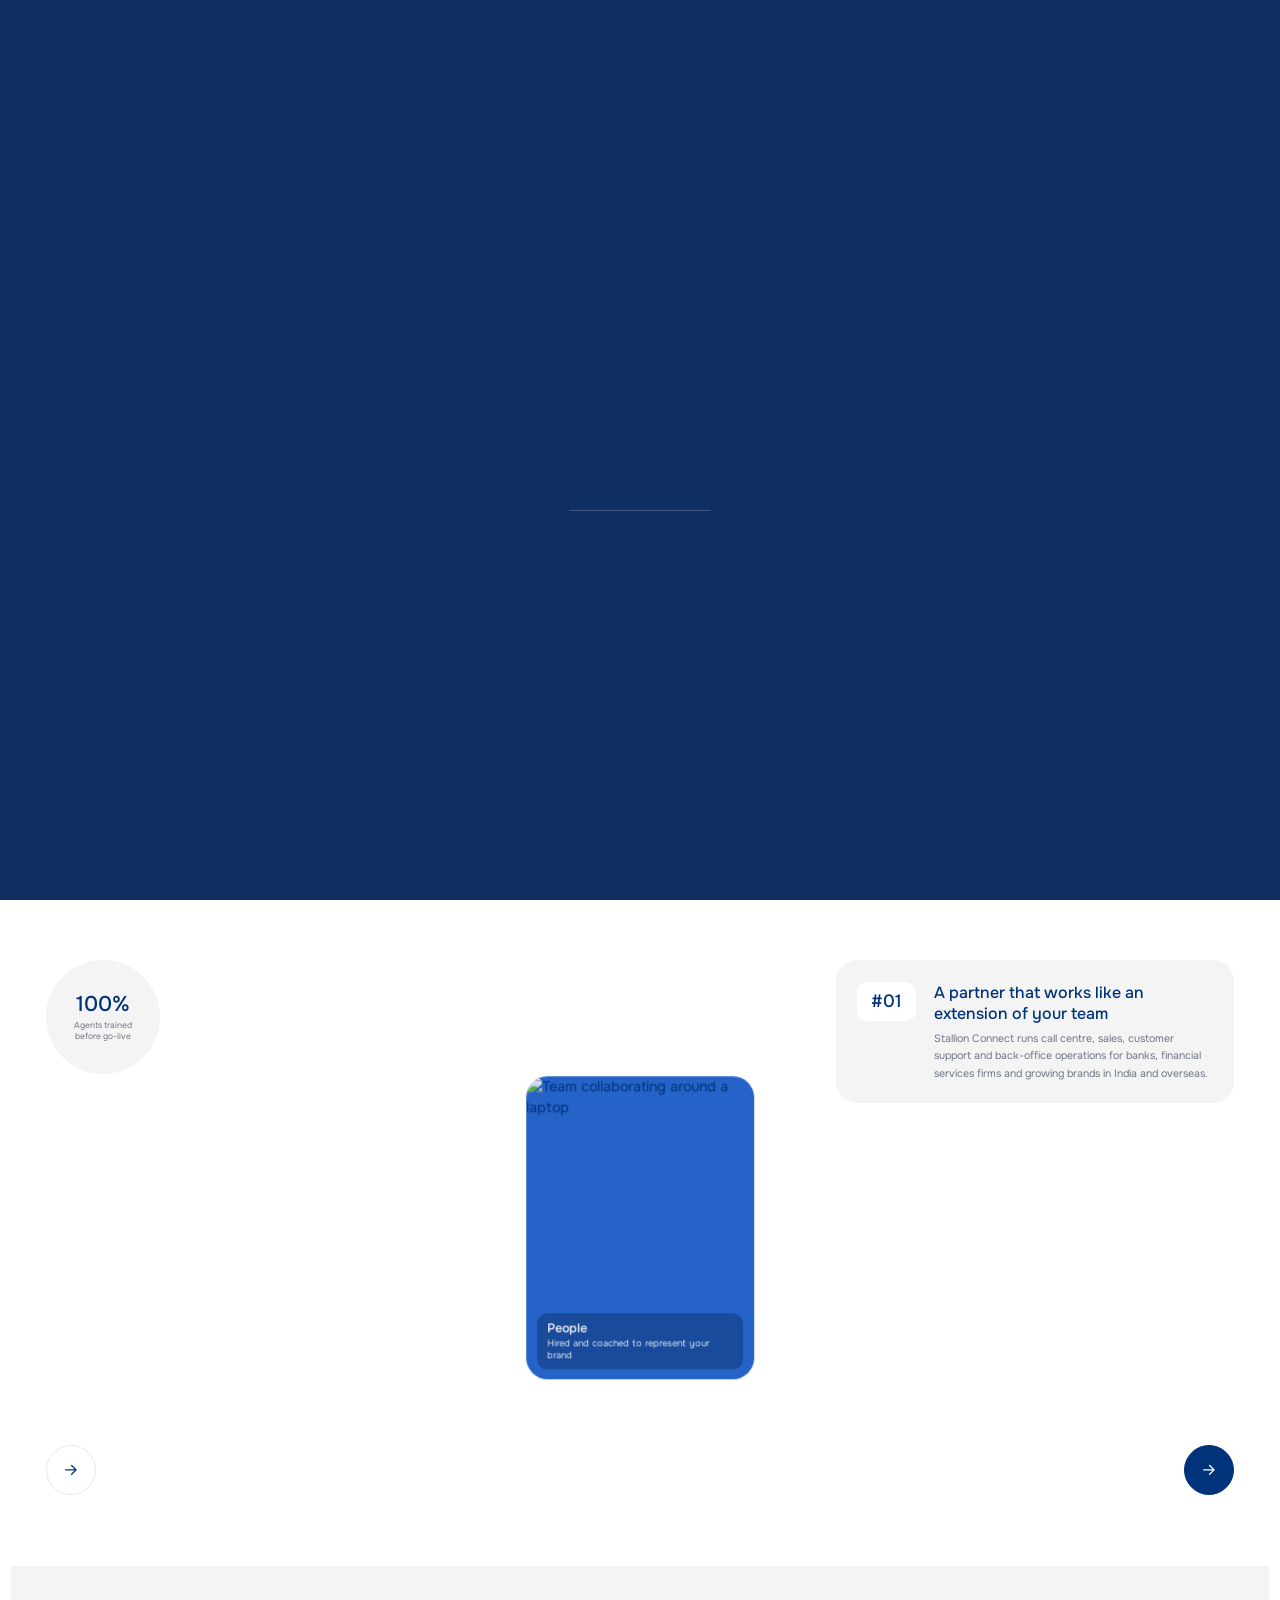
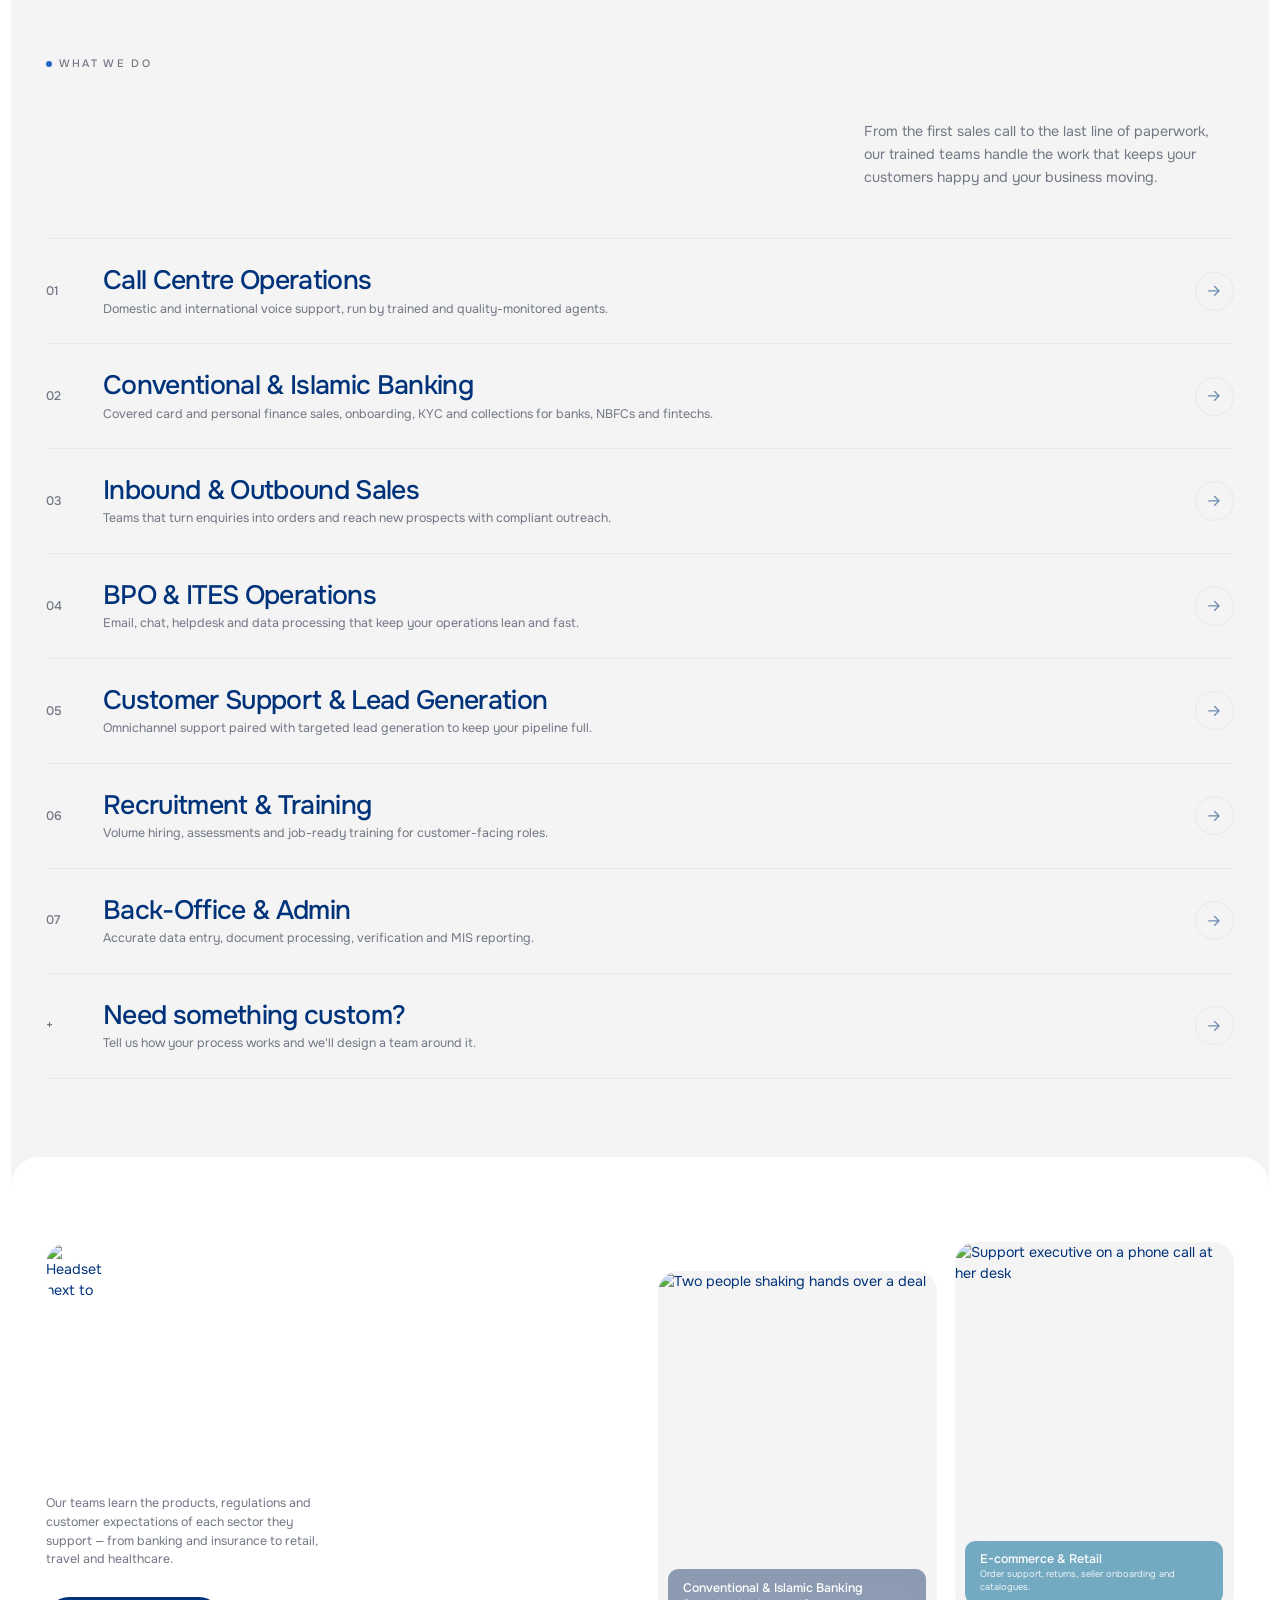
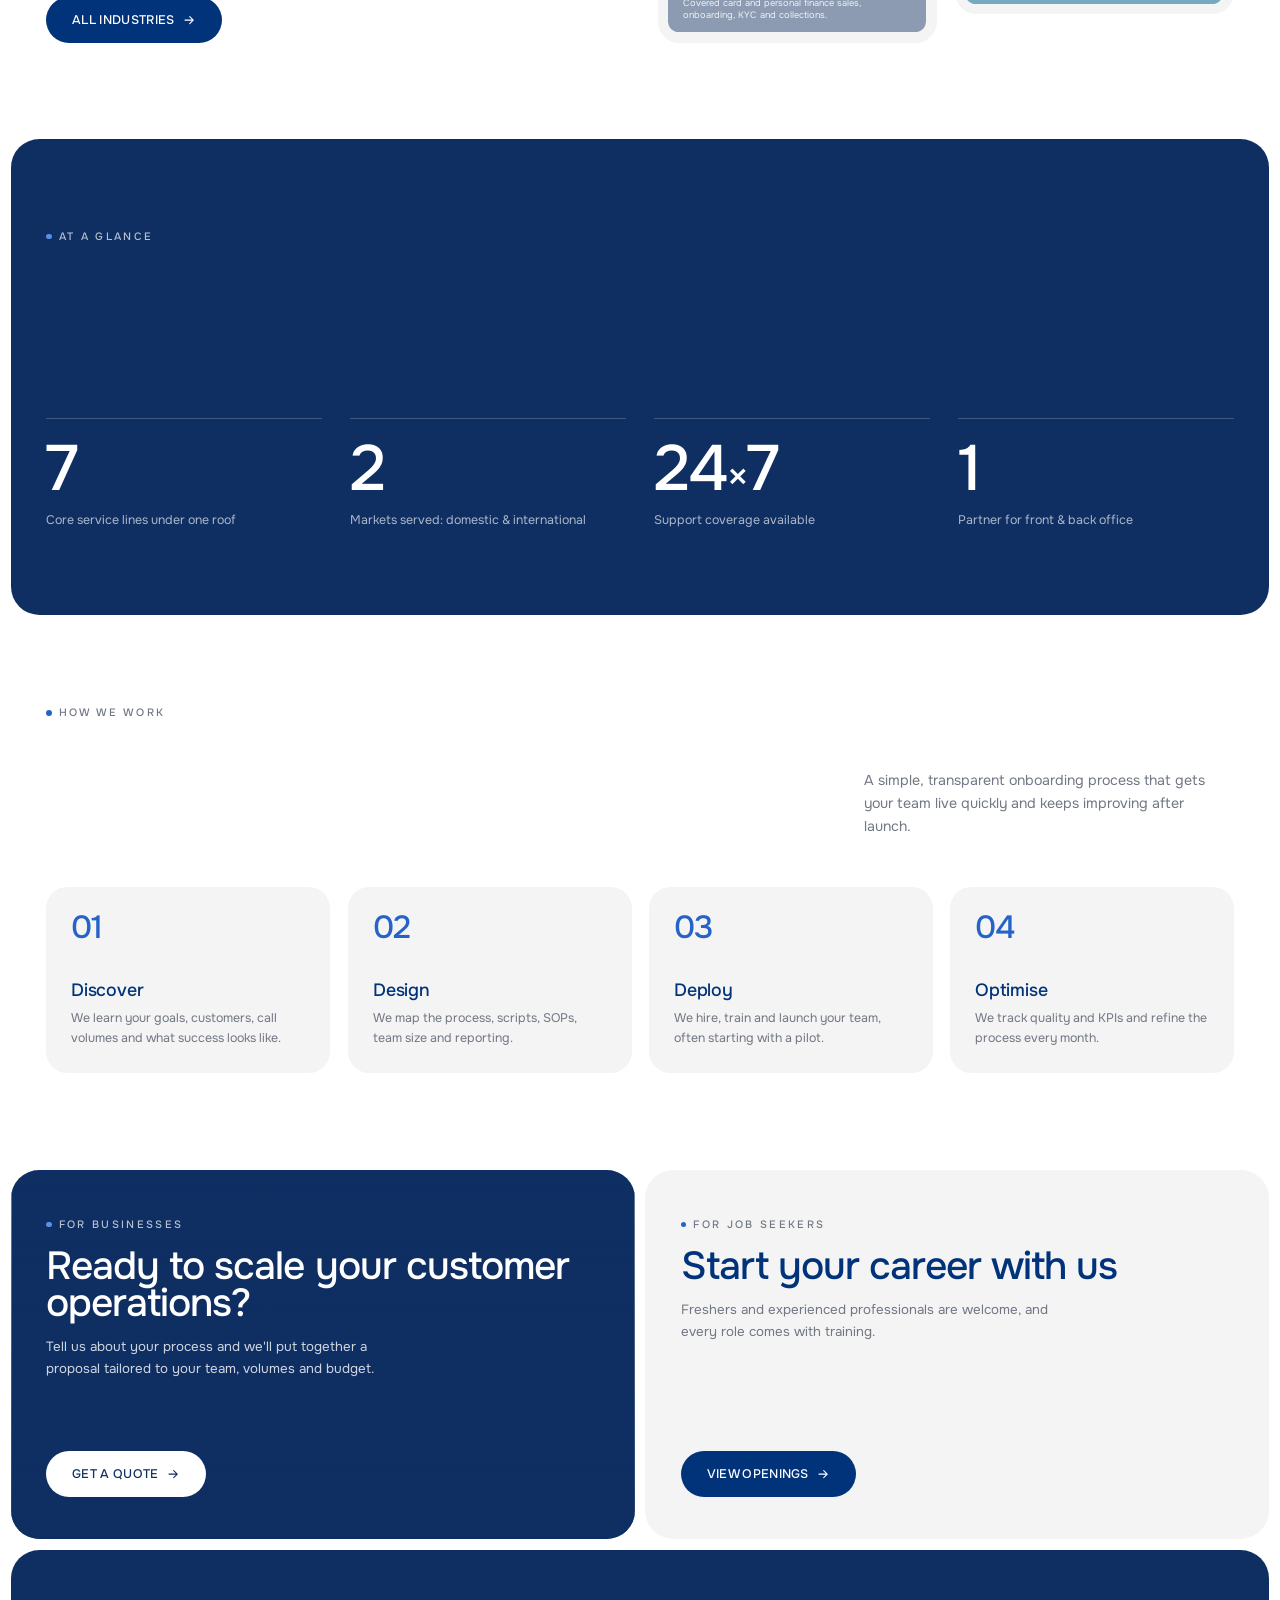
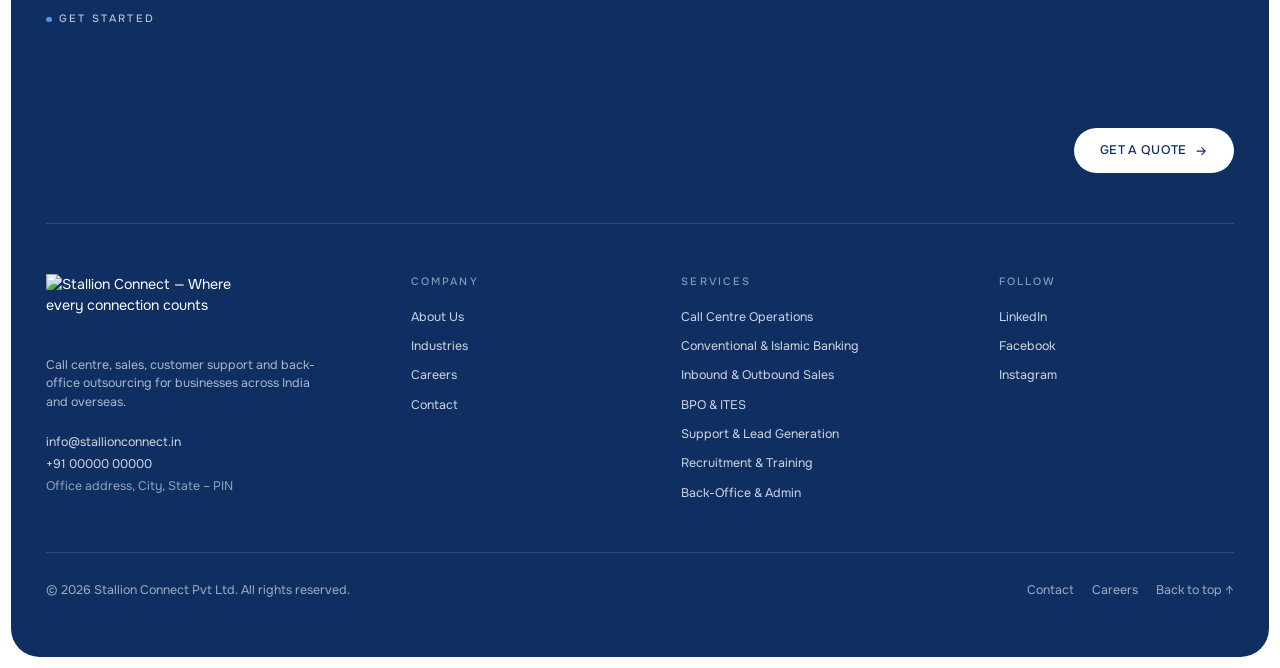
==== index.html @ 4a9f11bf "Move to stallionconnect-baseline with the main site's latest updates The share-image links and READM" ====
<!DOCTYPE html>
<html lang="en" class="no-js">
<head>
  <meta charset="UTF-8">
  <meta name="viewport" content="width=device-width, initial-scale=1">
  <title>Stallion Connect Pvt Ltd | Where every connection counts — Call Centre, BPO &amp; Back-Office</title>
  <meta name="description" content="Stallion Connect Pvt Ltd provides domestic and international call centre operations, conventional and Islamic banking outsourcing, inbound and outbound sales, customer support, lead generation, recruitment and back-office services.">
  <meta name="theme-color" content="#0f2f63">
  <meta property="og:type" content="website">
  <meta property="og:site_name" content="Stallion Connect Pvt Ltd">
  <meta property="og:title" content="Stallion Connect Pvt Ltd | Where every connection counts — Call Centre, BPO &amp; Back-Office">
  <meta property="og:description" content="Stallion Connect Pvt Ltd provides domestic and international call centre operations, conventional and Islamic banking outsourcing, inbound and outbound sales, customer support, lead generation, recruitment and back-office services.">
  <!-- og:image must be a full URL on the live domain -->
  <meta property="og:image" content="https://stallionconnect.github.io/stallionconnect-baseline/assets/img/og-image.jpg">
  <link rel="icon" href="favicon.ico" sizes="any">
  <link rel="icon" type="image/png" sizes="32x32" href="assets/img/favicon-32.png">
  <link rel="apple-touch-icon" href="assets/img/apple-touch-icon.png">
  <link rel="preconnect" href="https://fonts.googleapis.com">
  <link rel="preconnect" href="https://fonts.gstatic.com" crossorigin>
  <link rel="preconnect" href="https://images.unsplash.com">
  <link rel="stylesheet" href="https://fonts.googleapis.com/css2?family=Onest:wght@400;500&amp;display=swap">
  <link rel="stylesheet" href="assets/css/styles.css">
  <script>document.documentElement.classList.remove('no-js');</script>
  <script type="importmap">{ "imports": { "lenis": "https://cdn.jsdelivr.net/npm/lenis@1.1.18/+esm" } }</script>
  <script type="module" src="assets/js/main.js"></script>
</head>
<body id="top">
  <a class="skip-link" href="#main">Skip to content</a>

  <script>try{if(sessionStorage.getItem('sc-intro'))document.documentElement.classList.add('skip-intro');sessionStorage.setItem('sc-intro','1')}catch(e){}</script>
  <div class="loader" id="loader" aria-hidden="true">
    <div class="loader-mark" id="loader-mark"><img src="assets/img/logo-white.png" alt="" width="900" height="281"></div>
    <div class="loader-track"><div class="loader-fill" id="loader-fill"></div></div>
  </div>
  <header class="site-header" id="site-header">
    <div class="hdr-bar">
      <nav class="nav-left" aria-label="Main"><a href="about.html">About Us</a><a href="services.html">Services</a><a href="industries.html">Industries</a><a href="careers.html">Careers</a></nav>
      <a class="brand" href="index.html" aria-label="Stallion Connect home">
        <img src="assets/img/logo-compact-white.png" alt="Stallion Connect — Where every connection counts" width="640" height="200">
      </a>
      <div class="header-right">
        <a class="book-link" href="contact.html" data-open-modal>Get a Quote</a>
        <button class="burger" id="burger" type="button" aria-label="Open menu" aria-expanded="false" aria-controls="menu"><span><i></i><i></i></span></button>
      </div>
    </div>
  </header>
  <main id="main">
    <section class="hero" aria-labelledby="hero-title">
      <div class="plate"><div class="plate-inner" data-parallax="0,12">
        <img src="https://images.unsplash.com/photo-1766066014237-00645c74e9c6?auto=format&fit=crop&w=2000&q=70" alt="Customer care agents wearing headsets at their desks" fetchpriority="high">
      </div></div>
      <div class="hdr-space" aria-hidden="true"></div>
      <div class="hero-title-wrap">
        <h1 class="hero-title" id="hero-title" data-gate data-words data-fit data-stagger="140">Connect &amp; Grow</h1>
      </div>
      <div class="hero-bottom">
        <div>
          <p class="tagline sl" data-gate data-base="350" data-stagger="110" data-dur="900"><span class="ln"><span>Where Every</span></span><span class="ln"><span>Connection Counts</span></span></p>
        </div>
        <div class="hero-cluster">
          <div class="coll" data-iv="{&quot;f&quot;:{&quot;opacity&quot;:0,&quot;y&quot;:28},&quot;c&quot;:[200,26],&quot;d&quot;:650,&quot;g&quot;:1}">
            <div class="coll-stage" id="coll-stage" data-slides="[{&quot;img&quot;: &quot;https://images.unsplash.com/photo-1626863905121-3b0c0ed7b94c?auto=format&amp;fit=crop&amp;w=200&amp;q=70&quot;, &quot;alt&quot;: &quot;Agent with a headset smiling at her desk&quot;, &quot;brand&quot;: &quot;Call Centre&quot;, &quot;title&quot;: &quot;Domestic &amp; International&quot;, &quot;cta&quot;: &quot;See the service&quot;, &quot;href&quot;: &quot;services.html#call-centre&quot;}, {&quot;img&quot;: &quot;https://images.unsplash.com/photo-1556745753-b2904692b3cd?auto=format&amp;fit=crop&amp;w=200&amp;q=70&quot;, &quot;alt&quot;: &quot;Advisor helping a customer with a tablet&quot;, &quot;brand&quot;: &quot;Conventional &amp; Islamic Banking&quot;, &quot;title&quot;: &quot;Sales, KYC &amp; Collections&quot;, &quot;cta&quot;: &quot;Explore BFSI&quot;, &quot;href&quot;: &quot;services.html#banking&quot;}, {&quot;img&quot;: &quot;https://images.unsplash.com/photo-1758873272222-ccd8c4296864?auto=format&amp;fit=crop&amp;w=200&amp;q=70&quot;, &quot;alt&quot;: &quot;Sales executive on a call&quot;, &quot;brand&quot;: &quot;Sales Teams&quot;, &quot;title&quot;: &quot;Inbound &amp; Outbound&quot;, &quot;cta&quot;: &quot;Grow revenue&quot;, &quot;href&quot;: &quot;services.html#sales&quot;}]"></div>
            <div class="dots light" id="coll-dots"></div>
          </div>
          <article class="member glass" data-iv="{&quot;f&quot;:{&quot;opacity&quot;:0,&quot;y&quot;:28},&quot;c&quot;:[200,26],&quot;d&quot;:780,&quot;g&quot;:1}">
            <div class="member-l">
              <div class="member-v">24×7</div>
              <div class="avatars" aria-hidden="true"><i style="background:#5790e6"></i><i style="background:#c2e029"></i><i style="background:#0b6e97"></i><i style="background:#ffffff"></i></div>
              <div class="member-c">Support coverage available</div>
            </div>
            <img src="https://images.unsplash.com/photo-1712159018726-4564d92f3ec2?auto=format&fit=crop&w=200&q=70" alt="Agent on a headset at his workstation" loading="lazy">
          </article>
        </div>
      </div>
    </section>

    <section class="trust" aria-labelledby="ghost-title">
      <div class="trust-top">
        <div class="pct" data-iv="{&quot;f&quot;:{&quot;opacity&quot;:0,&quot;scale&quot;:0.9},&quot;c&quot;:[220,22]}">
          <b>100%</b>
          <span>Agents trained before go-live</span>
        </div>
        <article class="badge" data-iv="{&quot;f&quot;:{&quot;opacity&quot;:0,&quot;y&quot;:24},&quot;c&quot;:[200,26],&quot;d&quot;:120}">
          <div class="chip">#01</div>
          <div>
            <h3>A partner that works like an extension of your team</h3>
            <p>Stallion Connect runs call centre, sales, customer support and back-office operations for banks, financial services firms and growing brands in India and overseas.</p>
          </div>
        </article>
      </div>

      <h2 class="ghost" id="ghost-title" data-slides="[{&quot;words&quot;: [&quot;Skilled&quot;, &quot;People&quot;, &quot;Better&quot;, &quot;Calls&quot;], &quot;img&quot;: &quot;https://images.unsplash.com/photo-1758873268695-1b55590e507a?auto=format&amp;fit=crop&amp;w=700&amp;q=70&quot;, &quot;name&quot;: &quot;People&quot;, &quot;role&quot;: &quot;Hired and coached to represent your brand&quot;, &quot;alt&quot;: &quot;Team collaborating around a laptop&quot;}, {&quot;words&quot;: [&quot;Proven&quot;, &quot;Process&quot;, &quot;Quality&quot;, &quot;Assured&quot;], &quot;img&quot;: &quot;https://images.unsplash.com/photo-1454165804606-c3d57bc86b40?auto=format&amp;fit=crop&amp;w=700&amp;q=70&quot;, &quot;name&quot;: &quot;Process&quot;, &quot;role&quot;: &quot;Documented SOPs, audits and calibration&quot;, &quot;alt&quot;: &quot;Reviewing reports and documents at a desk&quot;}, {&quot;words&quot;: [&quot;Smart&quot;, &quot;Tools&quot;, &quot;Secure&quot;, &quot;Data&quot;], &quot;img&quot;: &quot;https://images.unsplash.com/photo-1714079761488-e0c9b9ac4138?auto=format&amp;fit=crop&amp;w=700&amp;q=70&quot;, &quot;name&quot;: &quot;Technology&quot;, &quot;role&quot;: &quot;CRM, dialer and reporting with access controls&quot;, &quot;alt&quot;: &quot;Agent working on a laptop with a headset&quot;}]">
        <span class="ghost-row">
          <span class="gw" data-px="-3,3"><span class="ln"><span>Skilled</span></span></span>
          <span class="gw" data-px="3,-3"><span class="ln"><span>People</span></span></span>
        </span>
        <span class="ghost-row">
          <span class="gw ink" data-px="-2,4"><span class="ln"><span>Better</span></span></span>
          <span class="gw" data-px="4,-3"><span class="ln"><span>Calls</span></span></span>
        </span>
      </h2>

      <div class="coach-wrap">
        <figure class="coach" data-tf="rotate(6deg)" data-iv="{&quot;f&quot;:{&quot;opacity&quot;:0,&quot;y&quot;:60,&quot;scale&quot;:0.92},&quot;c&quot;:[170,26]}">
          <div class="coach-imgs" id="coach-imgs">
            <img src="https://images.unsplash.com/photo-1758873268695-1b55590e507a?auto=format&fit=crop&w=700&q=70" alt="Team collaborating around a laptop" loading="lazy">
          </div>
          <figcaption class="cap"><b id="coach-name">People</b><span id="coach-role">Hired and coached to represent your brand</span></figcaption>
        </figure>
      </div>

      <div class="trust-ctl">
        <button class="arrow-btn outline" id="ghost-prev" type="button" aria-label="Previous"><svg class="i" viewBox="0 0 24 24" aria-hidden="true" data-flip><path d="M5 12h14M13 6l6 6-6 6"/></svg></button>
        <div class="dots" id="ghost-dots"></div>
        <button class="arrow-btn solid" id="ghost-next" type="button" aria-label="Next"><svg class="i" viewBox="0 0 24 24" aria-hidden="true"><path d="M5 12h14M13 6l6 6-6 6"/></svg></button>
      </div>
    </section>

    <section class="sec sec-surface" id="services" aria-labelledby="services-title" style="padding-bottom:8rem">
      <div class="head-row">
        <div>
          <span class="eyebrow">What we do</span>
          <h2 class="h-xl sl" id="services-title"><span class="ln"><span>End-to-end</span></span><span class="ln"><span>outsourcing</span></span></h2>
        </div>
        <p class="lead fade-words">From the first sales call to the last line of paperwork, our trained teams handle the work that keeps your customers happy and your business moving.</p>
      </div>
      <ul class="rows">
        <li><a href="services.html#call-centre">
          <div class="row" data-iv="{&quot;f&quot;:{&quot;opacity&quot;:0,&quot;y&quot;:26},&quot;c&quot;:[190,26]}">
            <span class="row-i">01</span>
            <div class="row-n"><h3>Call Centre Operations</h3><p>Domestic and international voice support, run by trained and quality-monitored agents.</p></div>
            <span class="row-arrow"><svg class="i" viewBox="0 0 24 24" aria-hidden="true"><path d="M5 12h14M13 6l6 6-6 6"/></svg></span>
          </div>
        </a></li>
        <li><a href="services.html#banking">
          <div class="row" data-iv="{&quot;f&quot;:{&quot;opacity&quot;:0,&quot;y&quot;:26},&quot;c&quot;:[190,26],&quot;d&quot;:90}">
            <span class="row-i">02</span>
            <div class="row-n"><h3>Conventional &amp; Islamic Banking</h3><p>Covered card and personal finance sales, onboarding, KYC and collections for banks, NBFCs and fintechs.</p></div>
            <span class="row-arrow"><svg class="i" viewBox="0 0 24 24" aria-hidden="true"><path d="M5 12h14M13 6l6 6-6 6"/></svg></span>
          </div>
        </a></li>
        <li><a href="services.html#sales">
          <div class="row" data-iv="{&quot;f&quot;:{&quot;opacity&quot;:0,&quot;y&quot;:26},&quot;c&quot;:[190,26],&quot;d&quot;:180}">
            <span class="row-i">03</span>
            <div class="row-n"><h3>Inbound &amp; Outbound Sales</h3><p>Teams that turn enquiries into orders and reach new prospects with compliant outreach.</p></div>
            <span class="row-arrow"><svg class="i" viewBox="0 0 24 24" aria-hidden="true"><path d="M5 12h14M13 6l6 6-6 6"/></svg></span>
          </div>
        </a></li>
        <li><a href="services.html#bpo-ites">
          <div class="row" data-iv="{&quot;f&quot;:{&quot;opacity&quot;:0,&quot;y&quot;:26},&quot;c&quot;:[190,26],&quot;d&quot;:270}">
            <span class="row-i">04</span>
            <div class="row-n"><h3>BPO &amp; ITES Operations</h3><p>Email, chat, helpdesk and data processing that keep your operations lean and fast.</p></div>
            <span class="row-arrow"><svg class="i" viewBox="0 0 24 24" aria-hidden="true"><path d="M5 12h14M13 6l6 6-6 6"/></svg></span>
          </div>
        </a></li>
        <li><a href="services.html#support-leads">
          <div class="row" data-iv="{&quot;f&quot;:{&quot;opacity&quot;:0,&quot;y&quot;:26},&quot;c&quot;:[190,26],&quot;d&quot;:360}">
            <span class="row-i">05</span>
            <div class="row-n"><h3>Customer Support &amp; Lead Generation</h3><p>Omnichannel support paired with targeted lead generation to keep your pipeline full.</p></div>
            <span class="row-arrow"><svg class="i" viewBox="0 0 24 24" aria-hidden="true"><path d="M5 12h14M13 6l6 6-6 6"/></svg></span>
          </div>
        </a></li>
        <li><a href="services.html#recruitment">
          <div class="row" data-iv="{&quot;f&quot;:{&quot;opacity&quot;:0,&quot;y&quot;:26},&quot;c&quot;:[190,26],&quot;d&quot;:450}">
            <span class="row-i">06</span>
            <div class="row-n"><h3>Recruitment &amp; Training</h3><p>Volume hiring, assessments and job-ready training for customer-facing roles.</p></div>
            <span class="row-arrow"><svg class="i" viewBox="0 0 24 24" aria-hidden="true"><path d="M5 12h14M13 6l6 6-6 6"/></svg></span>
          </div>
        </a></li>
        <li><a href="services.html#back-office">
          <div class="row" data-iv="{&quot;f&quot;:{&quot;opacity&quot;:0,&quot;y&quot;:26},&quot;c&quot;:[190,26],&quot;d&quot;:540}">
            <span class="row-i">07</span>
            <div class="row-n"><h3>Back-Office &amp; Admin</h3><p>Accurate data entry, document processing, verification and MIS reporting.</p></div>
            <span class="row-arrow"><svg class="i" viewBox="0 0 24 24" aria-hidden="true"><path d="M5 12h14M13 6l6 6-6 6"/></svg></span>
          </div>
        </a></li>
        <li><a href="contact.html" data-open-modal>
          <div class="row" data-iv="{&quot;f&quot;:{&quot;opacity&quot;:0,&quot;y&quot;:26},&quot;c&quot;:[190,26],&quot;d&quot;:630}">
            <span class="row-i">+</span>
            <div class="row-n"><h3>Need something custom?</h3><p>Tell us how your process works and we'll design a team around it.</p></div>
            <span class="row-arrow"><svg class="i" viewBox="0 0 24 24" aria-hidden="true"><path d="M5 12h14M13 6l6 6-6 6"/></svg></span>
          </div>
        </a></li>
      </ul>
    </section>

    <section class="sec sec-overlap" id="industries" aria-labelledby="industries-title">
      <div class="fac-grid">
        <div class="fac-intro">
          <img class="fac-icon" src="https://images.unsplash.com/photo-1553775282-20af80779df7?auto=format&fit=crop&w=200&q=70" alt="Headset next to a laptop" loading="lazy" data-iv="{&quot;f&quot;:{&quot;opacity&quot;:0,&quot;scale&quot;:0.85},&quot;c&quot;:[240,20]}">
          <h2 class="h-xl sl" id="industries-title"><span class="ln"><span>Built For</span></span><span class="ln"><span>Your</span></span><span class="ln"><span>Industry</span></span></h2>
          <p class="fac-body fade-words">Our teams learn the products, regulations and customer expectations of each sector they support — from banking and insurance to retail, travel and healthcare.</p>
          <a class="pill pill-solid" href="industries.html">All industries <svg class="i" viewBox="0 0 24 24" aria-hidden="true"><path d="M5 12h14M13 6l6 6-6 6"/></svg></a>
        </div>
        <div class="courts">
          <figure class="court" data-iv="{&quot;f&quot;:{&quot;opacity&quot;:0,&quot;y&quot;:48},&quot;c&quot;:[180,26]}">
            <a class="court-tile" href="industries.html#bfsi" data-zoom>
              <img src="https://images.unsplash.com/photo-1521791136064-7986c2920216?auto=format&fit=crop&w=800&q=70" alt="Two people shaking hands over a deal" loading="lazy">
              <figcaption class="cap"><b>Conventional &amp; Islamic Banking</b><span>Covered card and personal finance sales, onboarding, KYC and collections.</span></figcaption>
            </a>
          </figure>
          <figure class="court" data-iv="{&quot;f&quot;:{&quot;opacity&quot;:0,&quot;y&quot;:48},&quot;c&quot;:[180,26],&quot;d&quot;:140}">
            <a class="court-tile" href="industries.html#ecommerce" data-zoom>
              <img src="https://images.unsplash.com/photo-1758876018582-e7573baf5306?auto=format&fit=crop&w=800&q=70" alt="Support executive on a phone call at her desk" loading="lazy">
              <figcaption class="cap blue"><b>E-commerce &amp; Retail</b><span>Order support, returns, seller onboarding and catalogues.</span></figcaption>
            </a>
          </figure>
        </div>
      </div>
    </section>

    <section class="sec sec-navy" aria-labelledby="stats-title">
      <span class="eyebrow light">At a glance</span>
      <h2 class="h-xl sl" id="stats-title"><span class="ln"><span>One partner,</span></span><span class="ln"><span>every channel</span></span></h2>
      <!-- TODO: confirm these figures with the client -->
      <dl class="stats-grid">
        <div class="stat" data-iv="{&quot;f&quot;:{&quot;opacity&quot;:0,&quot;y&quot;:30},&quot;c&quot;:[180,24]}">
          <dt class="sr-only">Core service lines under one roof</dt>
          <dd><div class="stat-v">7</div><div class="stat-l" aria-hidden="true">Core service lines under one roof</div></dd>
        </div>
        <div class="stat" data-iv="{&quot;f&quot;:{&quot;opacity&quot;:0,&quot;y&quot;:30},&quot;c&quot;:[180,24],&quot;d&quot;:110}">
          <dt class="sr-only">Markets served: domestic &amp; international</dt>
          <dd><div class="stat-v">2</div><div class="stat-l" aria-hidden="true">Markets served: domestic &amp; international</div></dd>
        </div>
        <div class="stat" data-iv="{&quot;f&quot;:{&quot;opacity&quot;:0,&quot;y&quot;:30},&quot;c&quot;:[180,24],&quot;d&quot;:220}">
          <dt class="sr-only">Support coverage available</dt>
          <dd><div class="stat-v">24<small>×</small>7</div><div class="stat-l" aria-hidden="true">Support coverage available</div></dd>
        </div>
        <div class="stat" data-iv="{&quot;f&quot;:{&quot;opacity&quot;:0,&quot;y&quot;:30},&quot;c&quot;:[180,24],&quot;d&quot;:330}">
          <dt class="sr-only">Partner for front &amp; back office</dt>
          <dd><div class="stat-v">1</div><div class="stat-l" aria-hidden="true">Partner for front &amp; back office</div></dd>
        </div>
      </dl>
    </section>

    <section class="sec" aria-labelledby="process-title">
      <div class="head-row">
        <div>
          <span class="eyebrow">How we work</span>
          <h2 class="h-xl sl" id="process-title"><span class="ln"><span>Live in</span></span><span class="ln"><span>four steps</span></span></h2>
        </div>
        <p class="lead fade-words">A simple, transparent onboarding process that gets your team live quickly and keeps improving after launch.</p>
      </div>
      <ol class="grid grid-4 sec-body">
          <li data-iv="{&quot;f&quot;:{&quot;opacity&quot;:0,&quot;y&quot;:40},&quot;c&quot;:[180,26]}">
            <article class="card" data-lift>
              <span class="card-num">01</span>
              <h3>Discover</h3>
              <p>We learn your goals, customers, call volumes and what success looks like.</p>
            </article>
          </li>
          <li data-iv="{&quot;f&quot;:{&quot;opacity&quot;:0,&quot;y&quot;:40},&quot;c&quot;:[180,26],&quot;d&quot;:120}">
            <article class="card" data-lift>
              <span class="card-num">02</span>
              <h3>Design</h3>
              <p>We map the process, scripts, SOPs, team size and reporting.</p>
            </article>
          </li>
          <li data-iv="{&quot;f&quot;:{&quot;opacity&quot;:0,&quot;y&quot;:40},&quot;c&quot;:[180,26],&quot;d&quot;:240}">
            <article class="card" data-lift>
              <span class="card-num">03</span>
              <h3>Deploy</h3>
              <p>We hire, train and launch your team, often starting with a pilot.</p>
            </article>
          </li>
          <li data-iv="{&quot;f&quot;:{&quot;opacity&quot;:0,&quot;y&quot;:40},&quot;c&quot;:[180,26],&quot;d&quot;:360}">
            <article class="card" data-lift>
              <span class="card-num">04</span>
              <h3>Optimise</h3>
              <p>We track quality and KPIs and refine the process every month.</p>
            </article>
          </li>
      </ol>
    </section>

    <div class="cta-duo">
      <article class="cta-tile photo">
        <div class="plate"><div class="plate-inner" data-parallax="0,10"><img src="https://images.unsplash.com/photo-1542744173-8e7e53415bb0?auto=format&fit=crop&w=1200&q=70" alt="" loading="lazy"></div></div>
        <div>
          <span class="eyebrow light">For businesses</span>
          <h2>Ready to scale your customer operations?</h2>
          <p>Tell us about your process and we'll put together a proposal tailored to your team, volumes and budget.</p>
        </div>
        <div><a class="pill pill-light" href="contact.html" data-open-modal>Get a Quote <svg class="i" viewBox="0 0 24 24" aria-hidden="true"><path d="M5 12h14M13 6l6 6-6 6"/></svg></a></div>
      </article>
      <article class="cta-tile surface">
        <div>
          <span class="eyebrow">For job seekers</span>
          <h2>Start your career with us</h2>
          <p>Freshers and experienced professionals are welcome, and every role comes with training.</p>
        </div>
        <div><a class="pill pill-solid" href="careers.html">View Openings <svg class="i" viewBox="0 0 24 24" aria-hidden="true"><path d="M5 12h14M13 6l6 6-6 6"/></svg></a></div>
      </article>
    </div>

    <footer class="footer">
      <div class="f-cta">
        <div>
          <span class="eyebrow light">Get started</span>
          <p class="f-cta-t sl"><span class="ln"><span>Let's</span></span><span class="ln"><span>talk.</span></span></p>
        </div>
        <div data-iv="{&quot;f&quot;:{&quot;opacity&quot;:0,&quot;y&quot;:20},&quot;c&quot;:[200,24],&quot;d&quot;:150}">
          <a class="pill pill-light" href="contact.html" data-open-modal>Get a Quote <svg class="i" viewBox="0 0 24 24" aria-hidden="true"><path d="M5 12h14M13 6l6 6-6 6"/></svg></a>
        </div>
      </div>
      <div class="f-cols">
        <div class="f-brand">
          <img src="assets/img/logo-white.png" alt="Stallion Connect — Where every connection counts" width="900" height="281" loading="lazy">
          <p class="f-blurb">Call centre, sales, customer support and back-office outsourcing for businesses across India and overseas.</p>
          <!-- TODO: replace with the company's real address, phone and email -->
          <address>
            <a href="mailto:info@stallionconnect.in">info@stallionconnect.in</a>
            <a href="tel:+910000000000">+91 00000 00000</a>
            <span>Office address, City, State – PIN</span>
          </address>
        </div>
        <nav class="f-nav" aria-label="Company">
          <h2>Company</h2>
          <ul>
            <li><a href="about.html">About Us</a></li>
            <li><a href="industries.html">Industries</a></li>
            <li><a href="careers.html">Careers</a></li>
            <li><a href="contact.html">Contact</a></li>
          </ul>
        </nav>
        <nav class="f-nav" aria-label="Services">
          <h2>Services</h2>
          <ul>
            <li><a href="services.html#call-centre">Call Centre Operations</a></li>
            <li><a href="services.html#banking">Conventional &amp; Islamic Banking</a></li>
            <li><a href="services.html#sales">Inbound &amp; Outbound Sales</a></li>
            <li><a href="services.html#bpo-ites">BPO &amp; ITES</a></li>
            <li><a href="services.html#support-leads">Support &amp; Lead Generation</a></li>
            <li><a href="services.html#recruitment">Recruitment &amp; Training</a></li>
            <li><a href="services.html#back-office">Back-Office &amp; Admin</a></li>
          </ul>
        </nav>
        <nav class="f-nav" aria-label="Social">
          <h2>Follow</h2>
          <!-- TODO: replace # with the company's social media profile links -->
          <ul>
            <li><a href="#">LinkedIn</a></li>
            <li><a href="#">Facebook</a></li>
            <li><a href="#">Instagram</a></li>
          </ul>
        </nav>
      </div>
      <div class="f-bottom">
        <p>© <span data-year>2026</span> Stallion Connect Pvt Ltd. All rights reserved.</p>
        <nav aria-label="Footer"><a href="contact.html">Contact</a><a href="careers.html">Careers</a><a href="#top">Back to top ↑</a></nav>
      </div>
    </footer>
  </main>

  <div class="overlay menu" id="menu" inert>
    <div class="menu-back" id="menu-back"></div>
    <div class="menu-panel" id="menu-panel" role="dialog" aria-modal="true" aria-label="Menu">
      <div class="menu-top">
        <img src="assets/img/logo-compact-white.png" alt="Stallion Connect" width="640" height="200">
        <button class="circle-btn x-btn" id="menu-close" type="button" aria-label="Close menu"><svg class="i" viewBox="0 0 24 24" aria-hidden="true"><path d="M6 6l12 12M18 6L6 18"/></svg></button>
      </div>
      <nav class="menu-nav" id="menu-nav" aria-label="Menu"><a href="index.html" aria-current="page">Home</a><a href="about.html">About Us</a><a href="services.html">Services</a><a href="industries.html">Industries</a><a href="careers.html">Careers</a><a href="contact.html">Contact</a></nav>
      <div class="menu-bottom">
        <button class="pill pill-light" id="menu-quote" type="button">Get a Quote <svg class="i" viewBox="0 0 24 24" aria-hidden="true"><path d="M5 12h14M13 6l6 6-6 6"/></svg></button>
        <nav aria-label="Social"><a href="#">LinkedIn</a><a href="#">Facebook</a><a href="#">Instagram</a></nav>
      </div>
    </div>
  </div>

  <div class="overlay modal" id="modal" inert>
    <div class="modal-back" id="modal-back"></div>
    <div class="modal-panel" id="modal-panel" role="dialog" aria-modal="true" aria-labelledby="modal-title" data-lenis-prevent>
      <div class="modal-head">
        <div>
          <span class="eyebrow">Get a quote</span>
          <h2 class="modal-title" id="modal-title" data-stagger="90" data-dur="800"><span class="ln"><span>Let's build</span></span><span class="ln"><span>your team</span></span></h2>
        </div>
        <button class="circle-btn x-btn" id="modal-close" type="button" aria-label="Close"><svg class="i" viewBox="0 0 24 24" aria-hidden="true"><path d="M6 6l12 12M18 6L6 18"/></svg></button>
      </div>
      <form id="quote-form" data-form method="post">
        <div class="form-grid">
          <div class="field"><label for="q-name">Full name <span class="req">*</span></label><input id="q-name" name="name" type="text" autocomplete="name" placeholder="Priya Sharma" required></div>
          <div class="field"><label for="q-company">Company</label><input id="q-company" name="company" type="text" autocomplete="organization" placeholder="Your company"></div>
          <div class="field"><label for="q-email">Email <span class="req">*</span></label><input id="q-email" name="email" type="email" autocomplete="email" placeholder="you@company.com" required></div>
          <div class="field"><label for="q-phone">Phone <span class="req">*</span></label><input id="q-phone" name="phone" type="tel" autocomplete="tel" pattern="[0-9 +\-]{10,16}" title="Enter a valid phone number" placeholder="+91" required></div>
          <div class="field full"><label for="q-message">What do you need?</label><textarea id="q-message" name="message" rows="3" placeholder="e.g. 20 agents for inbound customer care in Hindi and English"></textarea></div>
        </div>
        <input type="hidden" name="form" value="Quick quote">
        <div class="form-actions"><button class="submit" type="submit">Request a quote</button></div>
        <p class="form-status" role="status"></p>
      </form>
      <div class="success" id="quote-success" hidden>
        <div class="ok"><svg viewBox="0 0 24 24" fill="none" stroke="currentColor" stroke-width="2" stroke-linecap="round" stroke-linejoin="round"><path d="M5 13l4 4L19 7"/></svg></div>
        <h3>Request received</h3>
        <p id="quote-success-text">Thanks — our team will be in touch shortly with next steps.</p>
        <button class="submit" id="quote-done" type="button">Done</button>
      </div>
    </div>
  </div>
</body>
</html>
---- assets/css/styles.css ----
/* Stallion Connect Pvt Ltd — site styles (editorial, rem-scaled layout) */

:root {
  --background: #ffffff;
  --foreground: #01337a; /* headings and text use the brand navy */
  --brand: #2563c9;
  --brand-deep: #0f2f63;
  --brand-light: #5790e6;
  --accent-teal: #0b6e97;
  --accent-lime: #c2e029;
  --surface: #f4f4f4;
  --surface-card: #ffffff;
  --ink: #01337a; /* strong text and dark buttons use the brand navy */
  --ink-soft: #717784;
  --ghost: #d7dae1;
  --hairline: #e6e8ec;
  --on-brand: #ffffff;
  --radius-card: 1.5rem;
  --radius-card-lg: 2rem;
  --radius-pill: 62.5rem;
  --radius-xl: .75rem;
  --expo: cubic-bezier(0.16, 1, 0.3, 1);
  --quart: cubic-bezier(0.25, 1, 0.5, 1);
  --inout: cubic-bezier(0.65, 0, 0.35, 1);
  --glass-shadow: 0 .75rem 2rem rgba(15, 47, 99, .2);
}

/* Adaptive rem grid: the design is drawn at 1920px and scales with the viewport */
html { font-size: 16px; -webkit-text-size-adjust: 100%; }
@media (max-width: 1920px) { html { font-size: 0.833333vw; } }
@media (max-width: 1440px) { html { font-size: 1.111111vw; } }
@media (max-width: 1024px) { html { font-size: 1.5625vw; } }
@media (max-width: 640px)  { html { font-size: 4.444444vw; } }

*, *::before, *::after { box-sizing: border-box; }
* { margin: 0; }
html.lenis, html.lenis body { height: auto; }
.lenis.lenis-smooth { scroll-behavior: auto !important; }
.lenis.lenis-smooth [data-lenis-prevent] { overscroll-behavior: contain; }
html.locked { position: relative; overflow: hidden; height: 100%; }
body {
  min-height: 100vh;
  background: var(--background);
  color: var(--foreground);
  font-family: "Onest", system-ui, sans-serif;
  line-height: 1.5;
  -webkit-font-smoothing: antialiased;
}
img { display: block; max-width: 100%; }
button { font: inherit; color: inherit; background: none; border: 0; padding: 0; cursor: pointer; }
input, textarea, select { font: inherit; color: inherit; }
a { color: inherit; text-decoration: none; }
ul, ol { list-style: none; padding: 0; }
h1, h2, h3, h4, p, blockquote, figure, dl, dd { margin: 0; }
h1, h2, h3, h4 { font-weight: 500; }
:focus-visible { outline: 2px solid var(--brand-light); outline-offset: 2px; }
.sr-only { position: absolute; width: 1px; height: 1px; padding: 0; margin: -1px; overflow: hidden; clip: rect(0, 0, 0, 0); white-space: nowrap; border: 0; }
[hidden] { display: none !important; }
svg { display: block; flex-shrink: 0; }
.i { width: 1.25rem; height: 1.25rem; fill: none; stroke: currentColor; stroke-width: 1.8; stroke-linecap: round; stroke-linejoin: round; }

.skip-link { position: fixed; left: 1rem; top: -4rem; z-index: 300; background: var(--ink); color: #fff; padding: .75rem 1.25rem; border-radius: var(--radius-pill); font-size: .875rem; transition: top .2s; }
.skip-link:focus { top: 1rem; }

main { display: block; width: 100%; overflow-x: clip; padding: .5rem; }
@media (min-width: 640px) { main { padding: .75rem; } }

/* ---------- reveal primitives ---------- */
.ln { display: block; overflow: hidden; padding-bottom: .14em; margin-bottom: -.14em; }
.wd { display: inline-block; overflow: hidden; vertical-align: top; padding-bottom: .14em; margin-bottom: -.14em; }
.ln > span, .wd > span {
  display: block;
  transform: translateY(115%);
  opacity: 0;
  transition-property: transform, opacity;
  transition-timing-function: var(--expo);
  transition-duration: 950ms;
  will-change: transform;
}
.wd > span { display: inline-block; }
.on .ln > span, .on .wd > span { transform: none; opacity: 1; }
.reset .ln > span, .reset .wd > span, .reset .fw { transition: none !important; }
.fw { display: inline-block; transform: translateY(18px); opacity: 0; transition: transform 700ms var(--quart), opacity 700ms var(--quart); }
.on .fw { transform: none; opacity: 1; }
.no-js .ln > span, .no-js .wd > span, .no-js .fw { transform: none; opacity: 1; }

/* ---------- shared components ---------- */
.eyebrow { display: inline-flex; align-items: center; gap: .5rem; font-size: .75rem; font-weight: 500; text-transform: uppercase; letter-spacing: .22em; color: var(--ink-soft); }
.eyebrow::before { content: ""; width: .375rem; height: .375rem; border-radius: var(--radius-pill); background: var(--brand); flex-shrink: 0; }
.eyebrow.light { color: rgba(255, 255, 255, .7); }
.eyebrow.light::before { background: var(--brand-light); }
.eyebrow a:hover { color: var(--ink); }
.eyebrow.light a:hover { color: #fff; }

.pill {
  display: inline-flex; align-items: center; gap: .5rem;
  border-radius: var(--radius-pill); padding: .875rem 1.75rem;
  font-size: .875rem; font-weight: 500; text-transform: uppercase; letter-spacing: .025em;
  border: 1px solid transparent; white-space: nowrap;
  transition: background-color .25s, color .25s, border-color .25s;
}
.pill .i { width: 1rem; height: 1rem; }
.pill-light { background: #fff; color: var(--brand-deep); }
.pill-light:hover { background: var(--brand-light); color: #fff; }
.pill-solid { background: var(--ink); color: #fff; }
.pill-solid:hover { background: var(--brand-deep); }
.pill-outline { border-color: currentColor; color: var(--ink); }
.pill-outline:hover { background: var(--ink); color: #fff; border-color: var(--ink); }
.pill-ghost { border-color: rgba(255, 255, 255, .35); color: #fff; }
.pill-ghost:hover { background: rgba(255, 255, 255, .15); }
.pill-sm { padding: .625rem 1.25rem; font-size: .75rem; }
.pill-row { display: flex; flex-wrap: wrap; gap: .75rem; }

.arrow-btn { display: grid; place-items: center; width: 3rem; height: 3rem; border-radius: var(--radius-pill); border: 1px solid var(--hairline); color: var(--ink); transition: background-color .25s, border-color .25s; }
@media (min-width: 640px) { .arrow-btn { width: 3.5rem; height: 3.5rem; } }
.arrow-btn.outline:hover { border-color: var(--ink); }
.arrow-btn.solid { background: var(--ink); border-color: var(--ink); color: #fff; }
.arrow-btn.solid:hover { background: var(--brand-deep); border-color: var(--brand-deep); }

.dots { display: flex; gap: .5rem; align-items: center; }
.dots button { padding: .375rem; display: block; }
.dots i { display: block; height: .375rem; width: .375rem; border-radius: var(--radius-pill); background: var(--ghost); transition: width .35s var(--expo), background-color .35s; }
.dots button[aria-current="true"] i { width: 1.25rem; background: var(--ink); }
.dots.light i { background: rgba(255, 255, 255, .4); }
.dots.light button[aria-current="true"] i { background: #fff; }

.glass { border: 1px solid rgba(255, 255, 255, .15); background: rgba(255, 255, 255, .1); padding: .75rem; border-radius: var(--radius-card); box-shadow: var(--glass-shadow); -webkit-backdrop-filter: blur(12px); backdrop-filter: blur(12px); }
.circle-btn { display: grid; place-items: center; width: 2.5rem; height: 2.5rem; border-radius: var(--radius-pill); transition: background-color .25s; }
.circle-btn .i { width: 1.125rem; height: 1.125rem; }

.icon-circle { display: grid; place-items: center; width: 3rem; height: 3rem; border-radius: var(--radius-pill); background: var(--background); color: var(--brand); flex-shrink: 0; }
.icon-circle.on-white { background: var(--surface); }
.icon-circle.on-navy { background: rgba(255, 255, 255, .12); color: #fff; }

.check-list { display: grid; gap: .75rem; }
.check-list li { display: flex; gap: .75rem; align-items: flex-start; font-size: .9375rem; line-height: 1.5; }
.check-list li::before {
  content: ""; flex-shrink: 0; width: 1.25rem; height: 1.25rem; margin-top: .1rem; border-radius: var(--radius-pill);
  background: var(--brand) url("data:image/svg+xml,%3Csvg xmlns='http://www.w3.org/2000/svg' viewBox='0 0 24 24' fill='none' stroke='white' stroke-width='3' stroke-linecap='round' stroke-linejoin='round'%3E%3Cpath d='M5 13l4 4L19 7'/%3E%3C/svg%3E") center / .7rem no-repeat;
}
.check-list.cols-2 { grid-template-columns: 1fr; column-gap: 2rem; }
@media (min-width: 768px) { .check-list.cols-2 { grid-template-columns: 1fr 1fr; } }
.check-list.on-navy li::before { background-color: var(--brand-light); }

.tags { display: flex; flex-wrap: wrap; gap: .375rem; margin-top: 1.25rem; }
.tags li { font-size: .7rem; font-weight: 500; text-transform: uppercase; letter-spacing: .08em; padding: .35rem .7rem; border-radius: var(--radius-pill); background: var(--background); color: var(--ink-soft); }

.link-arrow { display: inline-flex; align-items: center; gap: .5rem; font-size: .875rem; font-weight: 500; text-transform: uppercase; letter-spacing: .025em; text-decoration: underline; text-underline-offset: .3em; text-decoration-color: var(--hairline); transition: text-decoration-color .2s; }
.link-arrow:hover { text-decoration-color: currentColor; }
.link-arrow .i { width: 1rem; height: 1rem; }

/* ---------- typography ---------- */
.h-xl { font-size: 3rem; font-weight: 500; line-height: .95; letter-spacing: -.025em; margin-top: 1rem; }
@media (min-width: 1024px) { .h-xl { font-size: 3.75rem; } }
.h-lg { font-size: 2.25rem; font-weight: 500; line-height: 1; letter-spacing: -.025em; }
.lead { font-size: 1rem; line-height: 1.6; color: var(--ink-soft); max-width: 34rem; }
.on-navy .lead, .lead.light { color: rgba(255, 255, 255, .7); }
.prose p { font-size: .9375rem; line-height: 1.7; color: var(--ink-soft); }
.prose p + p { margin-top: 1rem; }

/* ---------- section shells ---------- */
.sec { position: relative; padding: 5rem 1.5rem; background: var(--background); }
@media (min-width: 640px) { .sec { padding: 6rem 2.5rem; } }
.sec-surface { background: var(--surface); }
.sec-navy { background: var(--brand-deep); color: #fff; border-radius: var(--radius-card-lg); margin-top: .75rem; }
.sec-round { border-radius: var(--radius-card-lg); }
.sec-overlap { border-radius: var(--radius-card-lg); margin-top: -2.5rem; }
.sec-tight-top { padding-top: 0; }
.head-row { display: flex; flex-direction: column; gap: 1.5rem; }
@media (min-width: 1024px) { .head-row { flex-direction: row; justify-content: space-between; align-items: flex-end; } }
.head-row .lead { max-width: 26rem; }
.sec-body { margin-top: 3.5rem; }

/* ---------- header ---------- */
/* Fixed bar: sits over the navy hero at the top, then floats as a glass pill once scrolled */
.site-header { position: fixed; top: 0; left: .5rem; right: .5rem; z-index: 60; pointer-events: none; }
@media (min-width: 640px) { .site-header { left: .75rem; right: .75rem; } }
.hdr-bar {
  pointer-events: auto; display: flex; align-items: center; max-width: 100%; margin: 0 auto;
  padding: 1.5rem 1.5rem 0; font-size: .75rem; color: #fff;
  border: 1px solid transparent; border-radius: var(--radius-pill);
  transition: max-width .6s var(--expo), margin .6s var(--expo), padding .6s var(--expo), background-color .6s var(--expo), border-color .6s var(--expo), box-shadow .6s var(--expo);
}
@media (min-width: 640px) { .hdr-bar { padding: 2rem 2.5rem 0; } }
.site-header.is-scrolled .hdr-bar {
  max-width: 72rem; margin-top: .75rem; padding: .5rem .5rem .5rem 1.5rem;
  background: rgba(15, 47, 99, .82); border-color: rgba(255, 255, 255, .12);
  box-shadow: 0 1.25rem 3rem -1.5rem rgba(15, 47, 99, .55);
  -webkit-backdrop-filter: blur(16px) saturate(140%); backdrop-filter: blur(16px) saturate(140%);
}
.site-header.is-scrolled .brand img { height: 2.25rem; }
.hdr-space { height: 4.25rem; flex-shrink: 0; }
@media (min-width: 640px) { .hdr-space { height: 4.75rem; } }
.nav-left { display: none; flex: 1; gap: 2rem; }
.nav-left a { color: rgba(255, 255, 255, .9); transition: color .2s; text-transform: uppercase; letter-spacing: .025em; }
.nav-left a:hover, .nav-left a[aria-current="page"] { color: #fff; }
.nav-left a[aria-current="page"] { text-decoration: underline; text-underline-offset: .35em; }
.brand { flex: 1; display: flex; align-items: center; }
.brand img { height: 2.75rem; width: auto; transition: height .6s var(--expo); }
@media (min-width: 1024px) { .nav-left { display: flex; } .brand { justify-content: center; } }
.header-right { flex: 1; display: flex; justify-content: flex-end; align-items: center; gap: 1rem; }
@media (min-width: 640px) { .header-right { gap: 1.25rem; } }
.book-link { display: none; text-transform: uppercase; letter-spacing: .025em; text-underline-offset: .25em; }
.book-link:hover { text-decoration: underline; }
@media (min-width: 640px) { .book-link { display: inline; } }
.burger { display: grid; place-items: center; width: 2.5rem; height: 2.5rem; border-radius: var(--radius-pill); background: rgba(255, 255, 255, .15); -webkit-backdrop-filter: blur(8px); backdrop-filter: blur(8px); transition: background-color .25s; }
.burger:hover { background: rgba(255, 255, 255, .25); }
.burger span { display: flex; flex-direction: column; gap: 5px; }
.burger i { display: block; width: 1rem; height: 1px; background: #fff; }

/* ---------- hero (home) ---------- */
.hero { position: relative; isolation: isolate; overflow: hidden; background: var(--brand-deep); color: #fff; border-radius: var(--radius-card-lg); height: calc(100svh - 1rem); min-height: 36rem; display: flex; flex-direction: column; }
@media (min-width: 640px) { .hero { height: calc(100svh - 1.5rem); } }
.plate { position: absolute; inset: 0; z-index: -10; overflow: hidden; }
.plate-inner { position: absolute; left: 0; right: 0; top: -16%; height: 132%; width: 100%; will-change: transform; }
.plate-inner img { width: 100%; height: 100%; object-fit: cover; }
.plate::after { content: ""; position: absolute; inset: 0; background: linear-gradient(to bottom, rgba(15, 47, 99, .7), rgba(15, 47, 99, .4), rgba(15, 47, 99, .8)); }

.hero-title-wrap { padding: 1rem 1.5rem 0; }
@media (min-width: 640px) { .hero-title-wrap { padding-left: 2.5rem; padding-right: 2.5rem; } }
.hero-title { font-size: 12.5vw; font-weight: 500; text-transform: uppercase; line-height: .85; letter-spacing: -.02em; white-space: nowrap; }
.hero-title .wd > span { transition-duration: 1100ms; }

.hero-bottom { margin-top: auto; padding: 0 1.5rem 2rem; display: flex; flex-direction: column; gap: 1.5rem; }
@media (min-width: 640px) { .hero-bottom { padding: 0 2.5rem 2.5rem; flex-direction: row; justify-content: space-between; align-items: flex-end; } }
.tagline { font-size: 2.4rem; font-weight: 500; text-transform: uppercase; line-height: .95; letter-spacing: -.02em; color: rgba(255, 255, 255, .85); }
.hero-sub { margin-top: 1.25rem; max-width: 26rem; font-size: .875rem; line-height: 1.6; color: rgba(255, 255, 255, .75); }
.hero-cluster { display: flex; align-items: flex-end; gap: 1rem; }
.coll { display: none; width: 16rem; flex-direction: column; gap: .75rem; }
@media (min-width: 768px) { .coll { display: flex; } }
.coll-stage { display: grid; }
.coll-stage > * { grid-area: 1 / 1; }
.coll-card { display: flex; gap: .75rem; will-change: transform, opacity; }
.coll-card img { width: 3.5rem; height: 3.5rem; border-radius: var(--radius-xl); object-fit: cover; flex-shrink: 0; }
.coll-card .b { font-size: .7rem; font-weight: 500; text-transform: uppercase; letter-spacing: .025em; line-height: 1.3; }
.coll-card .t { font-size: .7rem; text-transform: uppercase; opacity: .8; line-height: 1.3; }
.coll-card a { display: inline-block; margin-top: .35rem; font-size: .65rem; text-decoration: underline; text-underline-offset: .2em; }
.member { display: flex; align-items: stretch; gap: .75rem; width: 100%; max-width: 20rem; }
@media (min-width: 640px) { .member { max-width: 15rem; } }
.member-l { display: flex; flex-direction: column; justify-content: space-between; flex: 1; gap: .5rem; }
.member-v { font-size: 1.875rem; font-weight: 500; line-height: 1; }
.avatars { display: flex; }
.avatars i { width: 1.25rem; height: 1.25rem; border-radius: var(--radius-pill); border: 1px solid rgba(15, 47, 99, .4); }
.avatars i + i { margin-left: -.5rem; }
.member-c { font-size: .65rem; opacity: .8; line-height: 1.3; }
.member img { width: 4rem; aspect-ratio: 3 / 4; border-radius: var(--radius-xl); object-fit: cover; flex-shrink: 0; }

/* ---------- page hero (inner pages) ---------- */
.page-hero { position: relative; isolation: isolate; overflow: hidden; background: var(--brand-deep); color: #fff; border-radius: var(--radius-card-lg); min-height: 34rem; height: 78svh; max-height: 56rem; display: flex; flex-direction: column; }
.page-hero-body { margin-top: auto; padding: 0 1.5rem 2rem; }
@media (min-width: 640px) { .page-hero-body { padding: 0 2.5rem 2.5rem; } }
.page-title { font-size: 9vw; font-weight: 500; text-transform: uppercase; line-height: .88; letter-spacing: -.025em; margin-top: 1.25rem; }
@media (min-width: 1024px) { .page-title { font-size: 7.4vw; } }
.page-hero-foot { display: flex; flex-direction: column; gap: 1.5rem; margin-top: 2rem; padding-top: 1.75rem; border-top: 1px solid rgba(255, 255, 255, .15); }
@media (min-width: 768px) { .page-hero-foot { flex-direction: row; justify-content: space-between; align-items: flex-end; } }
.page-hero-foot .lead { color: rgba(255, 255, 255, .8); max-width: 34rem; }

/* ---------- trust / ghost carousel ---------- */
.trust { position: relative; isolation: isolate; overflow: hidden; background: var(--background); padding: 4rem 1.5rem; }
@media (min-width: 640px) { .trust { padding: 5rem 2.5rem; } }
.trust-top { position: relative; z-index: 20; display: flex; flex-direction: column; gap: 1.5rem; }
@media (min-width: 640px) { .trust-top { flex-direction: row; justify-content: space-between; align-items: flex-start; } }
.pct { width: 7rem; height: 7rem; border-radius: var(--radius-pill); background: var(--surface); display: flex; flex-direction: column; align-items: center; justify-content: center; text-align: center; flex-shrink: 0; }
@media (min-width: 640px) { .pct { width: 8rem; height: 8rem; } }
.pct b { font-size: 1.5rem; font-weight: 500; line-height: 1.2; }
.pct span { font-size: .6rem; color: var(--ink-soft); max-width: 7.5em; line-height: 1.3; margin-top: .15rem; }
.badge { display: flex; gap: 1rem; max-width: 28rem; border-radius: var(--radius-card); background: var(--surface); padding: 1.25rem; align-items: flex-start; }
@media (min-width: 640px) { .badge { gap: 1.25rem; padding: 1.5rem; } }
.chip { border-radius: var(--radius-xl); background: var(--background); padding: .5rem 1rem; font-size: 1.25rem; font-weight: 500; line-height: 1.4; }
.badge h3 { font-size: 1.125rem; line-height: 1.35; }
.badge p { font-size: .75rem; color: var(--ink-soft); line-height: 1.625; margin-top: .35rem; }
.ghost { pointer-events: none; user-select: none; -webkit-user-select: none; position: relative; z-index: 0; max-width: 88rem; margin: 3rem auto 0; font-size: 8.2vw; font-weight: 500; text-transform: uppercase; line-height: 1.02; letter-spacing: -.02em; color: var(--ghost); }
.ghost-row { display: flex; justify-content: space-between; }
.gw { display: block; will-change: transform; }
.gw .ln { padding-bottom: .12em; margin-bottom: -.12em; }
.gw .ln > span { transition-duration: 700ms; }
.gw.ink { color: var(--ink); }
.coach-wrap { position: relative; z-index: 10; width: 13rem; margin: 2.5rem auto 0; }
@media (min-width: 640px) { .coach-wrap { position: absolute; left: 50%; top: 50%; width: 16rem; margin: 0; transform: translate(-50%, -50%); } }
.coach { position: relative; aspect-ratio: 3 / 4; border-radius: var(--radius-card); background: var(--brand); overflow: hidden; will-change: transform; }
.coach-imgs img { position: absolute; inset: 0; width: 100%; height: 100%; object-fit: cover; }
.cap { position: absolute; left: .75rem; right: .75rem; bottom: .75rem; border-radius: var(--radius-xl); background: rgba(15, 47, 99, .45); color: #fff; -webkit-backdrop-filter: blur(10px); backdrop-filter: blur(10px); padding: .5rem .75rem; line-height: 1.35; }
.cap b { display: block; font-size: .875rem; font-weight: 500; }
.cap span { display: block; font-size: .65rem; opacity: .85; }
.cap.blue { background: rgba(11, 110, 151, .55); }
.trust-ctl { position: relative; z-index: 20; margin-top: 3rem; display: flex; justify-content: space-between; align-items: center; }
@media (min-width: 640px) { .trust-ctl { margin-top: 6rem; } }

/* ---------- numbered rows (services list, roles, values) ---------- */
.rows { margin-top: 3.5rem; }
.rows > li > a, .rows > li > .row-static { display: block; border-top: 1px solid var(--hairline); outline-offset: -2px; }
.rows > li:last-child > a, .rows > li:last-child > .row-static { border-bottom: 1px solid var(--hairline); }
.rows > li > a:focus-visible { background: var(--background); }
.row { display: flex; align-items: center; gap: 1.5rem; padding: 1.75rem 0; }
.row-i { width: 2.5rem; font-size: .875rem; font-weight: 500; color: var(--ink-soft); flex-shrink: 0; }
.row-n { flex: 1; min-width: 0; }
.row-n h3 { font-size: 1.5rem; letter-spacing: -.025em; line-height: 1.2; }
@media (min-width: 640px) { .row-n h3 { font-size: 1.875rem; } }
.row-n p { font-size: .875rem; color: var(--ink-soft); margin-top: .25rem; }
.row-meta { display: flex; flex-wrap: wrap; gap: .375rem 1rem; margin-top: .5rem; font-size: .75rem; color: var(--ink-soft); text-transform: uppercase; letter-spacing: .08em; }
.row-arrow { display: grid; place-items: center; width: 2.75rem; height: 2.75rem; border-radius: var(--radius-pill); border: 1px solid var(--hairline); flex-shrink: 0; }
.row-arrow .i { opacity: .55; }
.row .pill { flex-shrink: 0; }
.row-meta span { white-space: nowrap; }
@media (max-width: 639px) {
  .row.wrap { flex-wrap: wrap; row-gap: 1rem; align-items: flex-start; }
  .row.wrap .row-n { flex-basis: calc(100% - 4rem); }
  .row.wrap .pill { margin-left: 4rem; }
}

/* ---------- split feature (facilities-style) ---------- */
.fac-grid { display: grid; grid-template-columns: 1fr; align-items: end; gap: 2.5rem; }
@media (min-width: 768px) { .fac-grid { grid-template-columns: 1fr 1fr; } }
.fac-intro { max-width: 24rem; }
.fac-icon { width: 4rem; height: 4rem; border-radius: var(--radius-card); object-fit: cover; }
.fac-intro .h-xl { margin-top: 1.5rem; }
.fac-body { font-size: .875rem; color: var(--ink-soft); max-width: 20rem; margin-top: 1.5rem; }
.fac-intro .pill { margin-top: 2rem; }
.courts { display: flex; align-items: flex-end; gap: 1.25rem; }
.court { flex: 1; min-width: 0; }
.court:nth-child(2) { margin-bottom: 2rem; }
.court-tile { position: relative; aspect-ratio: 3 / 4; border-radius: var(--radius-card); overflow: hidden; background: var(--surface); display: block; }
.court-tile img { width: 100%; height: 100%; object-fit: cover; will-change: transform; }
.court-tile .cap { padding: .75rem 1rem; }

/* ---------- stats ---------- */
.stats-grid { display: grid; grid-template-columns: repeat(2, 1fr); column-gap: 2rem; row-gap: 3rem; margin-top: 4rem; }
@media (min-width: 1024px) { .stats-grid { grid-template-columns: repeat(4, 1fr); } }
.stat { border-top: 1px solid rgba(255, 255, 255, .2); padding-top: 1.25rem; }
.stat-v { font-size: 3.75rem; font-weight: 500; letter-spacing: -.025em; line-height: 1; }
@media (min-width: 640px) { .stat-v { font-size: 4.5rem; } }
.stat-v small { font-size: .6em; }
.stat-l { font-size: .875rem; color: rgba(255, 255, 255, .65); margin-top: .75rem; }

/* ---------- cards ---------- */
.grid { display: grid; grid-template-columns: 1fr; gap: 1.25rem; }
@media (min-width: 768px) { .grid-2, .grid-3, .grid-4 { grid-template-columns: repeat(2, 1fr); } }
@media (min-width: 1024px) { .grid-3 { grid-template-columns: repeat(3, 1fr); } .grid-4 { grid-template-columns: repeat(4, 1fr); } }
.grid > li, .grid > div { display: flex; }
.card { display: flex; flex-direction: column; width: 100%; height: 100%; border-radius: var(--radius-card); background: var(--surface); padding: 1.75rem; will-change: transform; }
.sec-surface .card { background: var(--background); }
.card h3 { font-size: 1.25rem; line-height: 1.25; letter-spacing: -.01em; margin-top: 1.5rem; }
.card p { font-size: .875rem; line-height: 1.6; color: var(--ink-soft); margin-top: .5rem; }
.card .card-foot { margin-top: auto; padding-top: 1.5rem; }
.card.navy { background: var(--brand-deep); color: #fff; }
.card.navy p { color: rgba(255, 255, 255, .7); }
.card-num { font-size: 2.25rem; font-weight: 500; line-height: 1; color: var(--brand); letter-spacing: -.02em; }
.card .card-num + h3 { margin-top: 2.5rem; }
.card-quote { font-size: 1.125rem; line-height: 1.6; color: var(--ink); margin-top: 1rem; }
.card figcaption { border-top: 1px solid var(--hairline); padding-top: 1rem; margin-top: 1.5rem; }
.value-pills { display: flex; flex-wrap: wrap; gap: .375rem; margin-top: 1.25rem; }
.value-pills li { font-size: .75rem; padding: .35rem .75rem; border-radius: var(--radius-pill); border: 1px solid var(--hairline); }

/* ---------- CTA duo ---------- */
.cta-duo { display: grid; grid-template-columns: 1fr; gap: .75rem; margin-top: .75rem; }
@media (min-width: 768px) { .cta-duo { grid-template-columns: 1fr 1fr; } }
.cta-tile { position: relative; isolation: isolate; overflow: hidden; border-radius: var(--radius-card-lg); padding: 2.5rem 1.5rem; min-height: 26rem; display: flex; flex-direction: column; justify-content: space-between; gap: 2rem; }
@media (min-width: 640px) { .cta-tile { padding: 3rem 2.5rem; } }
.cta-tile h2 { font-size: 2.75rem; line-height: .95; letter-spacing: -.025em; margin-top: 1rem; }
.cta-tile p { font-size: .9375rem; line-height: 1.6; max-width: 26rem; margin-top: 1rem; }
.cta-tile.surface { background: var(--surface); }
.cta-tile.surface p { color: var(--ink-soft); }
.cta-tile.photo { color: #fff; background: var(--brand-deep); }
.cta-tile.photo p { color: rgba(255, 255, 255, .8); }
.cta-tile.photo .plate::after { background: linear-gradient(to top, rgba(15, 47, 99, .9), rgba(15, 47, 99, .45)); }

/* ---------- about: scope card ---------- */
.split { display: grid; grid-template-columns: 1fr; gap: 3rem; align-items: start; }
@media (min-width: 1024px) { .split { grid-template-columns: 1.1fr 1fr; gap: 5rem; } }
.split .prose { margin-top: 2rem; max-width: 36rem; }
.scope { border-radius: var(--radius-card-lg); background: var(--brand-deep); color: #fff; padding: 2rem; }
@media (min-width: 640px) { .scope { padding: 2.5rem; } }
.scope h3 { font-size: 1.5rem; letter-spacing: -.02em; }
.scope > p { font-size: .875rem; color: rgba(255, 255, 255, .7); margin-top: .5rem; }
.scope .check-list { margin-top: 1.75rem; }
.scope .check-list li { padding-bottom: .75rem; border-bottom: 1px solid rgba(255, 255, 255, .12); }
.scope .check-list li:last-child { border-bottom: 0; padding-bottom: 0; }

/* ---------- services page ---------- */
.subnav { position: sticky; top: 4.75rem; z-index: 40; margin-top: .75rem; display: flex; justify-content: center; pointer-events: none; }
@media (min-width: 640px) { .subnav { top: 5.25rem; } }
.subnav-track { pointer-events: auto; display: flex; gap: .25rem; overflow-x: auto; scrollbar-width: none; max-width: 100%; padding: .375rem; border-radius: var(--radius-pill); background: rgba(255, 255, 255, .85); border: 1px solid var(--hairline); box-shadow: 0 .5rem 1.5rem rgba(15, 47, 99, .08); -webkit-backdrop-filter: blur(12px); backdrop-filter: blur(12px); }
.subnav-track::-webkit-scrollbar { display: none; }
.subnav-track a { flex-shrink: 0; font-size: .75rem; font-weight: 500; text-transform: uppercase; letter-spacing: .06em; padding: .55rem 1rem; border-radius: var(--radius-pill); color: var(--ink-soft); transition: background-color .25s, color .25s; }
.subnav-track a:hover { color: var(--ink); }
.subnav-track a.is-active { background: var(--ink); color: #fff; }
.svc { scroll-margin-top: 9rem; }
.svc + .svc { margin-top: .75rem; }
.svc-grid { display: grid; grid-template-columns: 1fr; gap: 3rem; }
@media (min-width: 1024px) { .svc-grid { grid-template-columns: 1.5fr 1fr; gap: 5rem; align-items: start; } }
.svc-num { display: flex; align-items: center; gap: 1rem; font-size: .875rem; font-weight: 500; color: var(--ink-soft); }
.svc-num .icon-circle { background: var(--surface); }
.sec-surface .svc-num .icon-circle { background: var(--background); }
.svc .lead { margin-top: 1.5rem; }
.svc .check-list { margin-top: 2rem; }
.aside-card { border-radius: var(--radius-card); background: var(--surface); padding: 1.75rem; }
.sec-surface .aside-card { background: var(--background); }
.aside-label { font-size: .7rem; font-weight: 500; text-transform: uppercase; letter-spacing: .2em; color: var(--ink-soft); }
.aside-card > p:not(.aside-label) { font-size: .9375rem; line-height: 1.6; margin-top: .5rem; }
.aside-card .aside-label + p + .aside-label, .aside-card p + .aside-label { margin-top: 1.5rem; }
.mini-list { margin-top: .75rem; display: grid; gap: .5rem; font-size: .9375rem; }
.mini-list li { display: flex; gap: .625rem; align-items: center; }
.mini-list li::before { content: ""; width: .375rem; height: .375rem; border-radius: var(--radius-pill); background: var(--brand); flex-shrink: 0; }
.aside-card .pill { margin-top: 2rem; }
.svc-img { border-radius: var(--radius-card); overflow: hidden; aspect-ratio: 4 / 3; margin-bottom: 1.25rem; background: var(--surface); }
.svc-img img { width: 100%; height: 100%; object-fit: cover; }

/* ---------- forms ---------- */
.form-card { border-radius: var(--radius-card-lg); background: var(--surface); padding: 1.5rem; }
@media (min-width: 640px) { .form-card { padding: 2.5rem; } }
.sec-surface .form-card { background: var(--background); }
.form-card > h2 { font-size: 1.875rem; letter-spacing: -.02em; line-height: 1.1; }
.form-card > p { font-size: .875rem; color: var(--ink-soft); margin-top: .5rem; }
.form-grid { display: grid; grid-template-columns: 1fr; gap: 1rem; margin-top: 1.75rem; }
@media (min-width: 640px) { .form-grid { grid-template-columns: 1fr 1fr; } }
.form-grid .full { grid-column: 1 / -1; }
.field label, .field > span { display: block; font-size: .75rem; font-weight: 500; text-transform: uppercase; letter-spacing: .18em; color: var(--ink-soft); margin-bottom: .5rem; }
.field .req { color: var(--brand); }
.field .optional { text-transform: none; letter-spacing: 0; font-weight: 400; }
.field input, .field textarea, .field select { width: 100%; border-radius: var(--radius-xl); border: 1px solid var(--hairline); background: var(--background); padding: .75rem 1rem; font-size: .875rem; outline: none; transition: border-color .2s, box-shadow .2s; resize: vertical; }
.sec-surface .field input, .sec-surface .field textarea, .sec-surface .field select, .form-card .field input, .form-card .field textarea, .form-card .field select { background: var(--background); }
.field select { appearance: none; background-image: url("data:image/svg+xml,%3Csvg xmlns='http://www.w3.org/2000/svg' viewBox='0 0 24 24' fill='none' stroke='%23717784' stroke-width='2' stroke-linecap='round' stroke-linejoin='round'%3E%3Cpath d='m6 9 6 6 6-6'/%3E%3C/svg%3E"); background-repeat: no-repeat; background-position: right 1rem center; background-size: 1rem; padding-right: 2.5rem; }
.field input[type="file"] { padding: .6rem 1rem; }
.field input:focus, .field textarea:focus, .field select:focus { border-color: var(--brand-light); box-shadow: 0 0 0 3px rgba(87, 144, 230, .25); }
.field input:user-invalid, .field textarea:user-invalid, .field select:user-invalid { border-color: #d94848; }
.form-actions { display: flex; flex-wrap: wrap; align-items: center; gap: 1rem 1.5rem; margin-top: 1.75rem; }
.form-note { font-size: .75rem; color: var(--ink-soft); }
.submit { border-radius: var(--radius-pill); background: var(--ink); color: #fff; padding: .875rem 1.75rem; font-size: .875rem; font-weight: 500; text-transform: uppercase; letter-spacing: .025em; transition: background-color .25s, opacity .25s; display: inline-flex; align-items: center; gap: .5rem; }
.submit:hover { background: var(--brand-deep); }
.submit:disabled { opacity: .6; cursor: default; }
.submit .i { width: 1rem; height: 1rem; }
.form-status { font-size: .875rem; margin-top: 1rem; }
.form-status:empty { display: none; }
.form-status.is-success { color: #1f7a4d; background: #e8f5ee; padding: .875rem 1rem; border-radius: var(--radius-xl); }
.form-status.is-error { color: #b42318; background: #fdecea; padding: .875rem 1rem; border-radius: var(--radius-xl); }

.info-list { margin-top: 2.5rem; display: grid; gap: .75rem; }
.info-item { display: flex; gap: 1rem; align-items: center; border-radius: var(--radius-card); background: var(--surface); padding: 1.25rem; }
.info-item h3 { font-size: .75rem; text-transform: uppercase; letter-spacing: .18em; color: var(--ink-soft); }
.info-item p { font-size: 1rem; margin-top: .15rem; }
.info-item a:hover { color: var(--brand); }
.side-note { margin-top: 2rem; border-radius: var(--radius-card); border: 1px solid var(--hairline); padding: 1.5rem; }
.side-note h3 { font-size: 1.125rem; }
.side-note p { font-size: .875rem; color: var(--ink-soft); margin-top: .35rem; }
.side-note p a { color: var(--brand); text-decoration: underline; text-underline-offset: .2em; }
.side-note .link-arrow { margin-top: 1rem; }

/* ---------- footer ---------- */
.footer { background: var(--brand-deep); color: #fff; border-radius: var(--radius-card-lg); margin-top: .75rem; padding: 3.5rem 1.5rem; }
@media (min-width: 640px) { .footer { padding: 4rem 2.5rem; } }
.f-cta { border-bottom: 1px solid rgba(255, 255, 255, .15); padding-bottom: 3.5rem; display: flex; flex-direction: column; gap: 2rem; }
@media (min-width: 640px) { .f-cta { flex-direction: row; justify-content: space-between; align-items: flex-end; } }
.f-cta-t { font-size: 3.75rem; font-weight: 500; line-height: .92; letter-spacing: -.025em; margin-top: 1rem; }
@media (min-width: 1024px) { .f-cta-t { font-size: 5rem; } }
.f-cols { display: grid; grid-template-columns: 1fr; gap: 2.5rem; padding: 3.5rem 0; }
@media (min-width: 640px) { .f-cols { grid-template-columns: 1fr 1fr; } }
@media (min-width: 1024px) { .f-cols { grid-template-columns: 1.4fr 1fr 1.2fr 1fr; } }
.f-brand { max-width: 20rem; }
.f-brand img { height: 4.75rem; width: auto; }
.f-blurb { font-size: .875rem; color: rgba(255, 255, 255, .65); margin-top: 1rem; }
.f-brand address { font-style: normal; margin-top: 1.5rem; color: rgba(255, 255, 255, .8); font-size: .875rem; display: flex; flex-direction: column; gap: .25rem; }
.f-brand address a:hover { color: #fff; }
.f-brand address span { color: rgba(255, 255, 255, .55); }
.f-nav h2 { font-size: .75rem; font-weight: 500; letter-spacing: .2em; text-transform: uppercase; color: rgba(255, 255, 255, .5); }
.f-nav ul { margin-top: 1.25rem; font-size: .875rem; color: rgba(255, 255, 255, .8); display: flex; flex-direction: column; gap: .75rem; }
.f-nav a { transition: color .2s; }
.f-nav a:hover, .f-bottom a:hover { color: #fff; }
.f-bottom { border-top: 1px solid rgba(255, 255, 255, .15); padding-top: 2rem; font-size: .875rem; color: rgba(255, 255, 255, .6); display: flex; flex-direction: column; gap: 1.25rem; }
@media (min-width: 640px) { .f-bottom { flex-direction: row; justify-content: space-between; align-items: center; } }
.f-bottom nav { display: flex; flex-wrap: wrap; gap: 1.25rem; }

/* ---------- overlays ---------- */
.overlay { position: fixed; inset: 0; pointer-events: none; }
.overlay.open { pointer-events: auto; }
.modal { z-index: 90; display: flex; align-items: flex-end; justify-content: center; padding: .75rem; }
@media (min-width: 640px) { .modal { align-items: center; padding: 1.5rem; } }
.modal-back { position: absolute; inset: 0; background: rgba(15, 47, 99, .4); -webkit-backdrop-filter: blur(6px); backdrop-filter: blur(6px); opacity: 0; }
.modal-panel { position: relative; width: 100%; max-height: 92svh; overflow-y: auto; border-radius: var(--radius-card-lg); background: var(--surface-card); padding: 1.5rem; color: var(--ink); box-shadow: 0 2rem 5rem rgba(15, 47, 99, .35); opacity: 0; overscroll-behavior: contain; }
@media (min-width: 640px) { .modal-panel { padding: 2rem; max-width: 34rem; } }
.modal-head { display: flex; justify-content: space-between; align-items: flex-start; gap: 1rem; }
.modal-title { font-size: 2.25rem; font-weight: 500; line-height: .95; letter-spacing: -.025em; margin-top: .75rem; }
@media (min-width: 640px) { .modal-title { font-size: 3rem; } }
.modal .circle-btn { background: var(--surface); }
.modal .circle-btn:hover { background: var(--hairline); }
.modal .form-grid { margin-top: 1.75rem; }
.modal .field input, .modal .field textarea { background: var(--background); }
.success { margin-top: 2rem; border-radius: var(--radius-card); background: var(--surface); padding: 1.5rem; text-align: center; }
.success .ok { width: 3rem; height: 3rem; border-radius: var(--radius-pill); background: var(--brand); color: #fff; display: grid; place-items: center; margin: 0 auto; }
.success .ok svg { width: 1.5rem; height: 1.5rem; }
.success h3 { font-size: 1.125rem; margin-top: 1rem; }
.success p { font-size: .875rem; color: var(--ink-soft); margin-top: .35rem; }
.success .submit { margin-top: 1.25rem; }

.menu { z-index: 70; display: flex; flex-direction: column; color: #fff; }
.menu-back { position: absolute; inset: 0; background: var(--brand-deep); opacity: 0; }
.menu-panel { position: relative; flex: 1; display: flex; flex-direction: column; padding: 2rem; opacity: 0; overflow-y: auto; }
@media (min-width: 640px) { .menu-panel { padding: 2.75rem 3.25rem; } }
.menu-top { display: flex; justify-content: space-between; align-items: center; }
.menu-top img { height: 2.75rem; width: auto; }
.menu .circle-btn { background: rgba(255, 255, 255, .15); }
.menu .circle-btn:hover { background: rgba(255, 255, 255, .25); }
.menu-nav { flex: 1; display: flex; flex-direction: column; justify-content: center; gap: .5rem; padding: 2rem 0; }
.menu-nav a { display: block; font-size: 3rem; font-weight: 500; letter-spacing: -.025em; line-height: 1.1; transition: color .2s; opacity: 0; align-self: flex-start; }
@media (min-width: 640px) { .menu-nav a { font-size: 4.5rem; } }
.menu-nav a:hover, .menu-nav a[aria-current="page"] { color: var(--brand-light); }
.menu-bottom { border-top: 1px solid rgba(255, 255, 255, .15); padding-top: 2rem; display: flex; flex-direction: column; gap: 1.5rem; }
@media (min-width: 640px) { .menu-bottom { flex-direction: row; justify-content: space-between; align-items: center; } }
.menu-bottom .pill { align-self: flex-start; }
.menu-bottom nav { display: flex; flex-wrap: wrap; gap: 1.25rem; font-size: .875rem; color: rgba(255, 255, 255, .7); }
.menu-bottom nav a:hover { color: #fff; }

/* ---------- loader (home) ---------- */
.loader { position: fixed; inset: 0; z-index: 200; background: var(--brand-deep); color: #fff; display: flex; flex-direction: column; align-items: center; justify-content: center; gap: 2rem; will-change: transform; }
.loader-mark { opacity: 0; }
.loader-mark img { height: 6.5rem; width: auto; max-width: 80vw; object-fit: contain; }
.loader-track { width: 10rem; height: 1px; border-radius: var(--radius-pill); background: rgba(255, 255, 255, .2); overflow: hidden; }
.loader-fill { height: 100%; background: #fff; transform: scaleX(0); transform-origin: left; transition: transform 1280ms var(--inout) 120ms; }
.loader-fill.go { transform: scaleX(1); }
.loader.exit { transform: translateY(-105%); transition: transform 850ms var(--inout); }
.no-js .loader, .skip-intro .loader { display: none; }
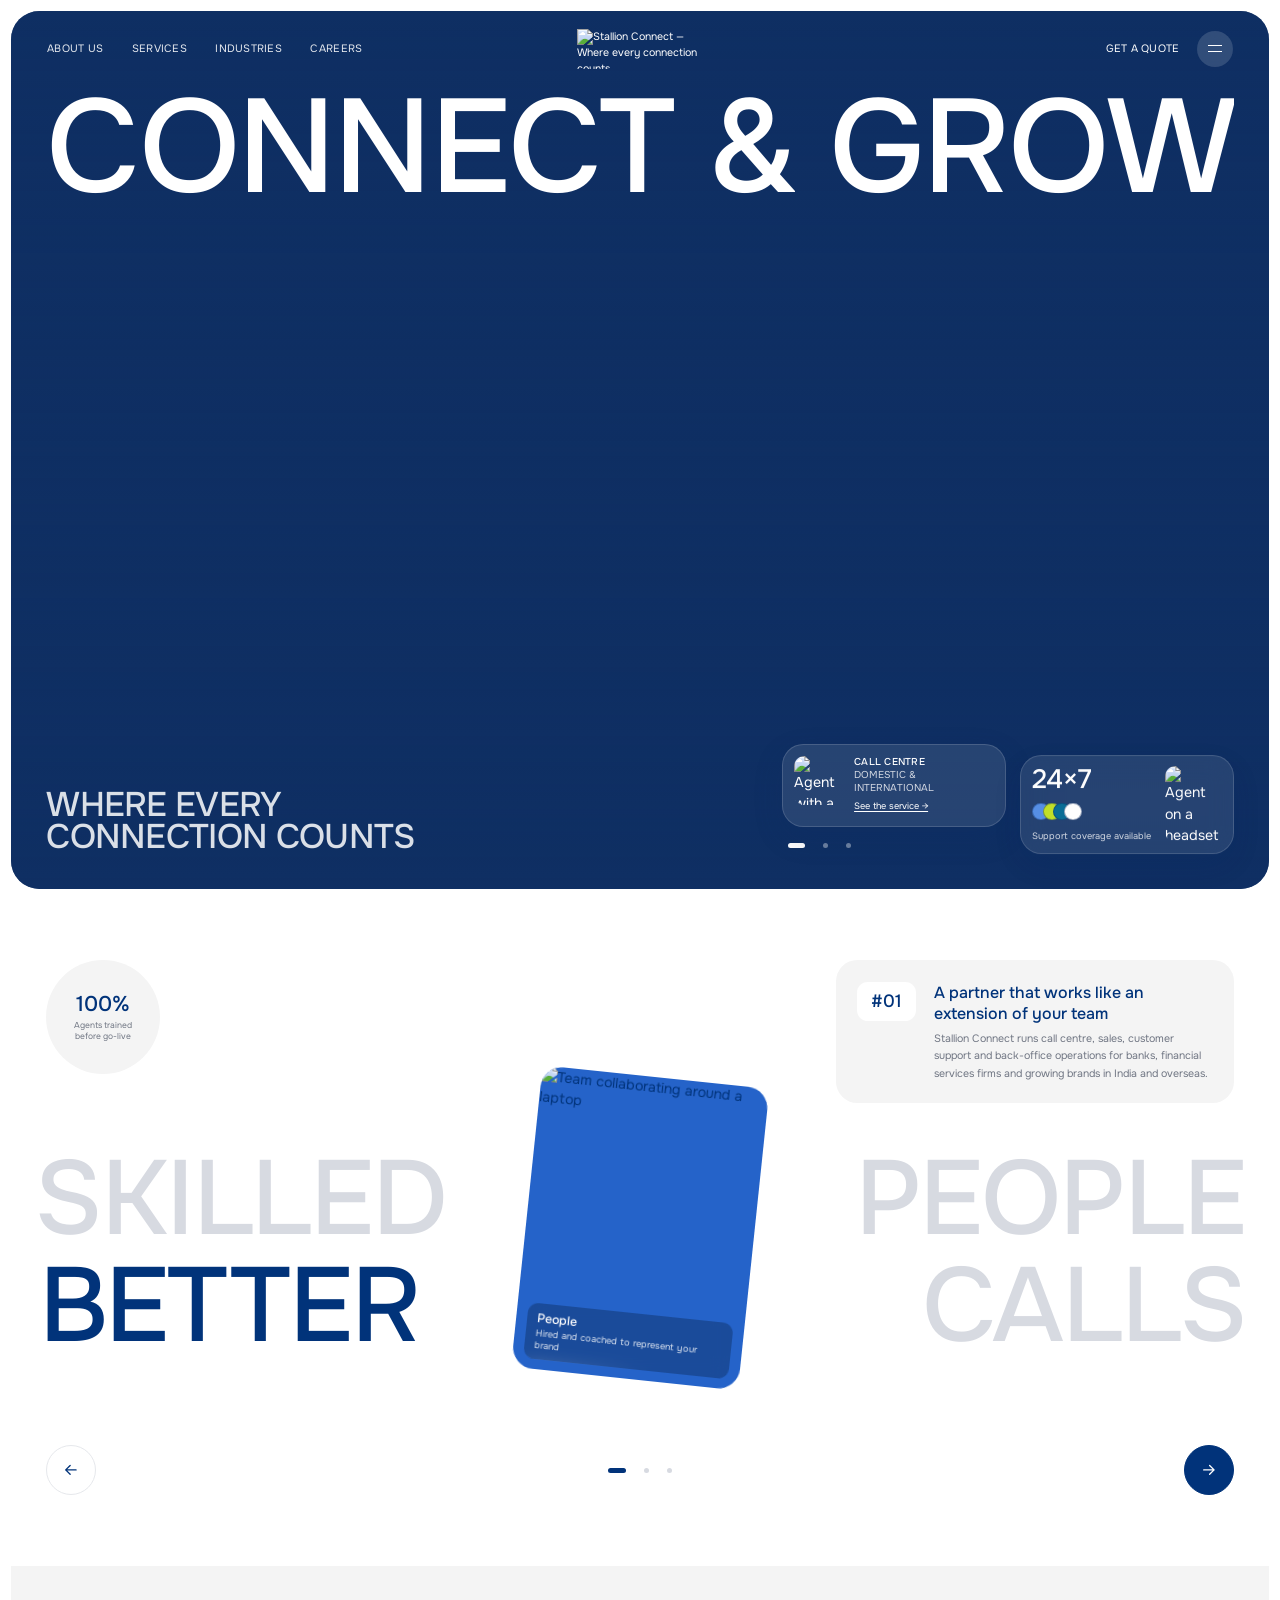
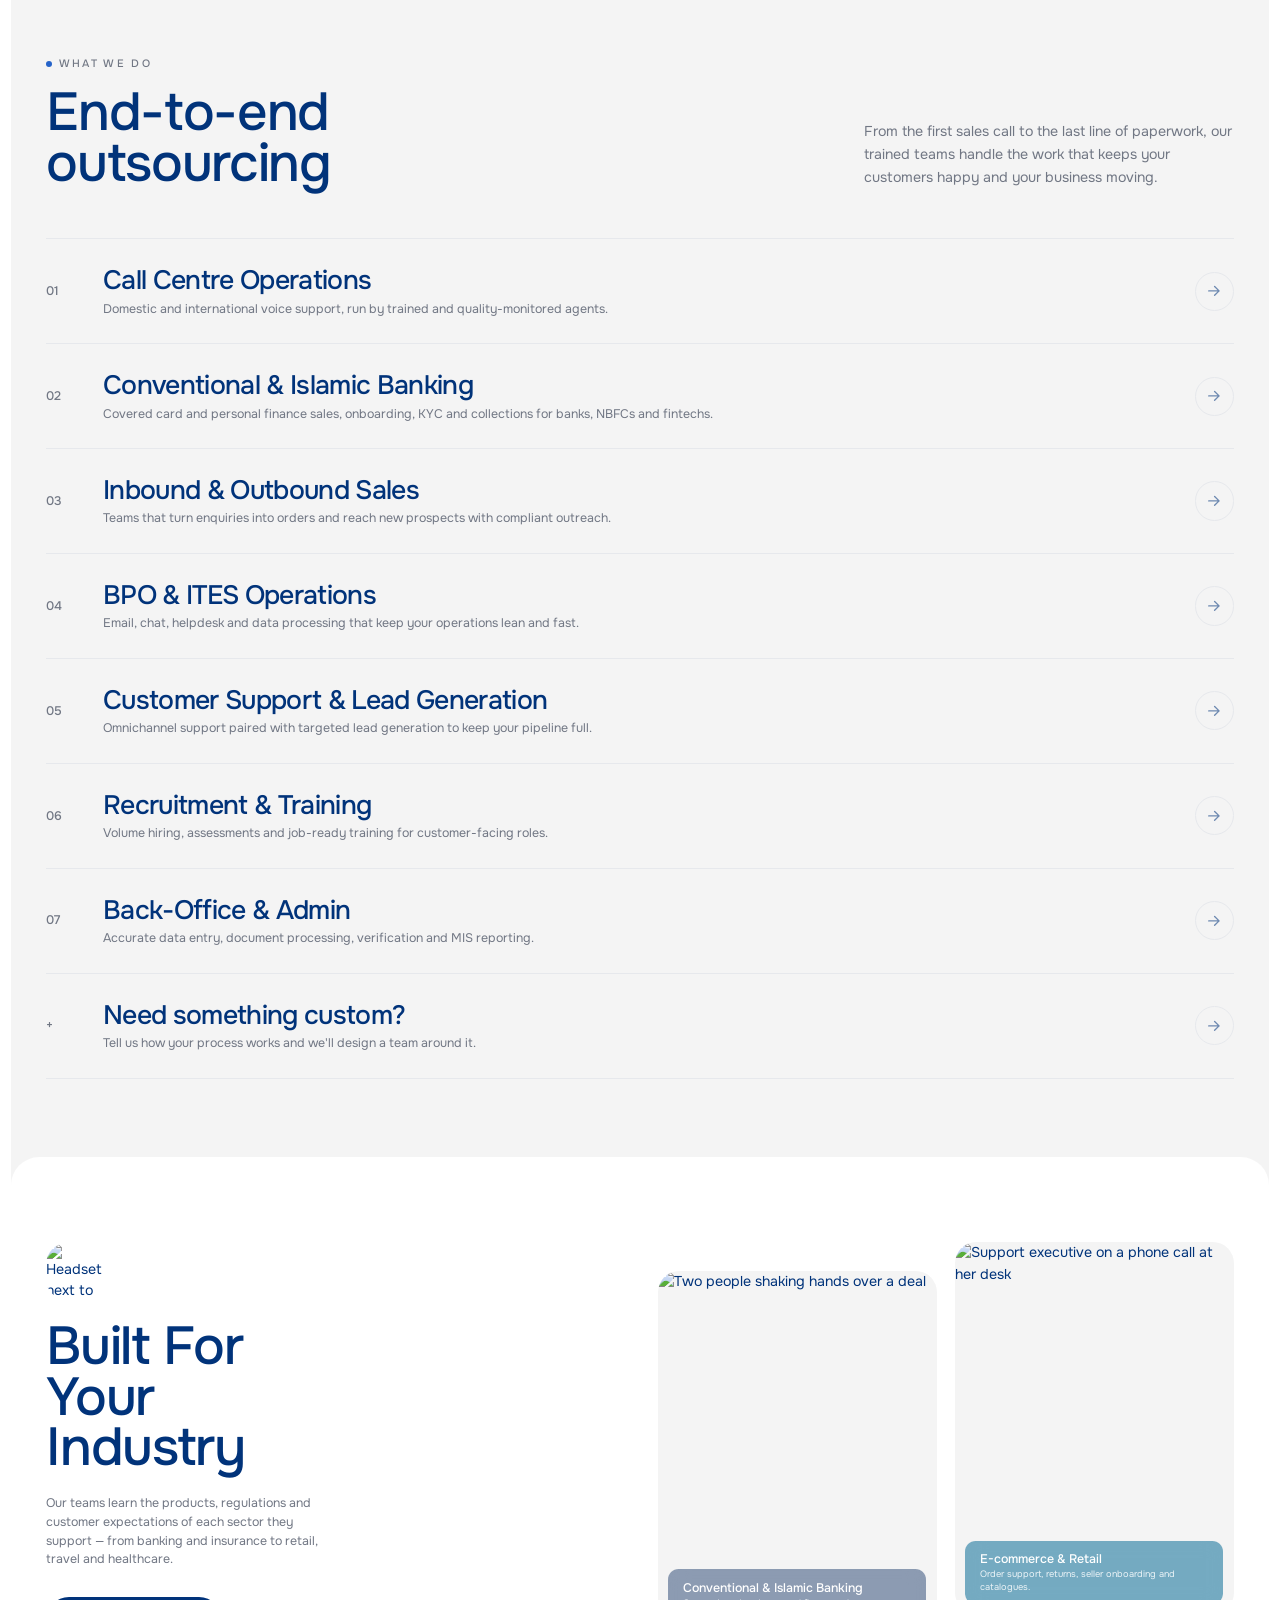
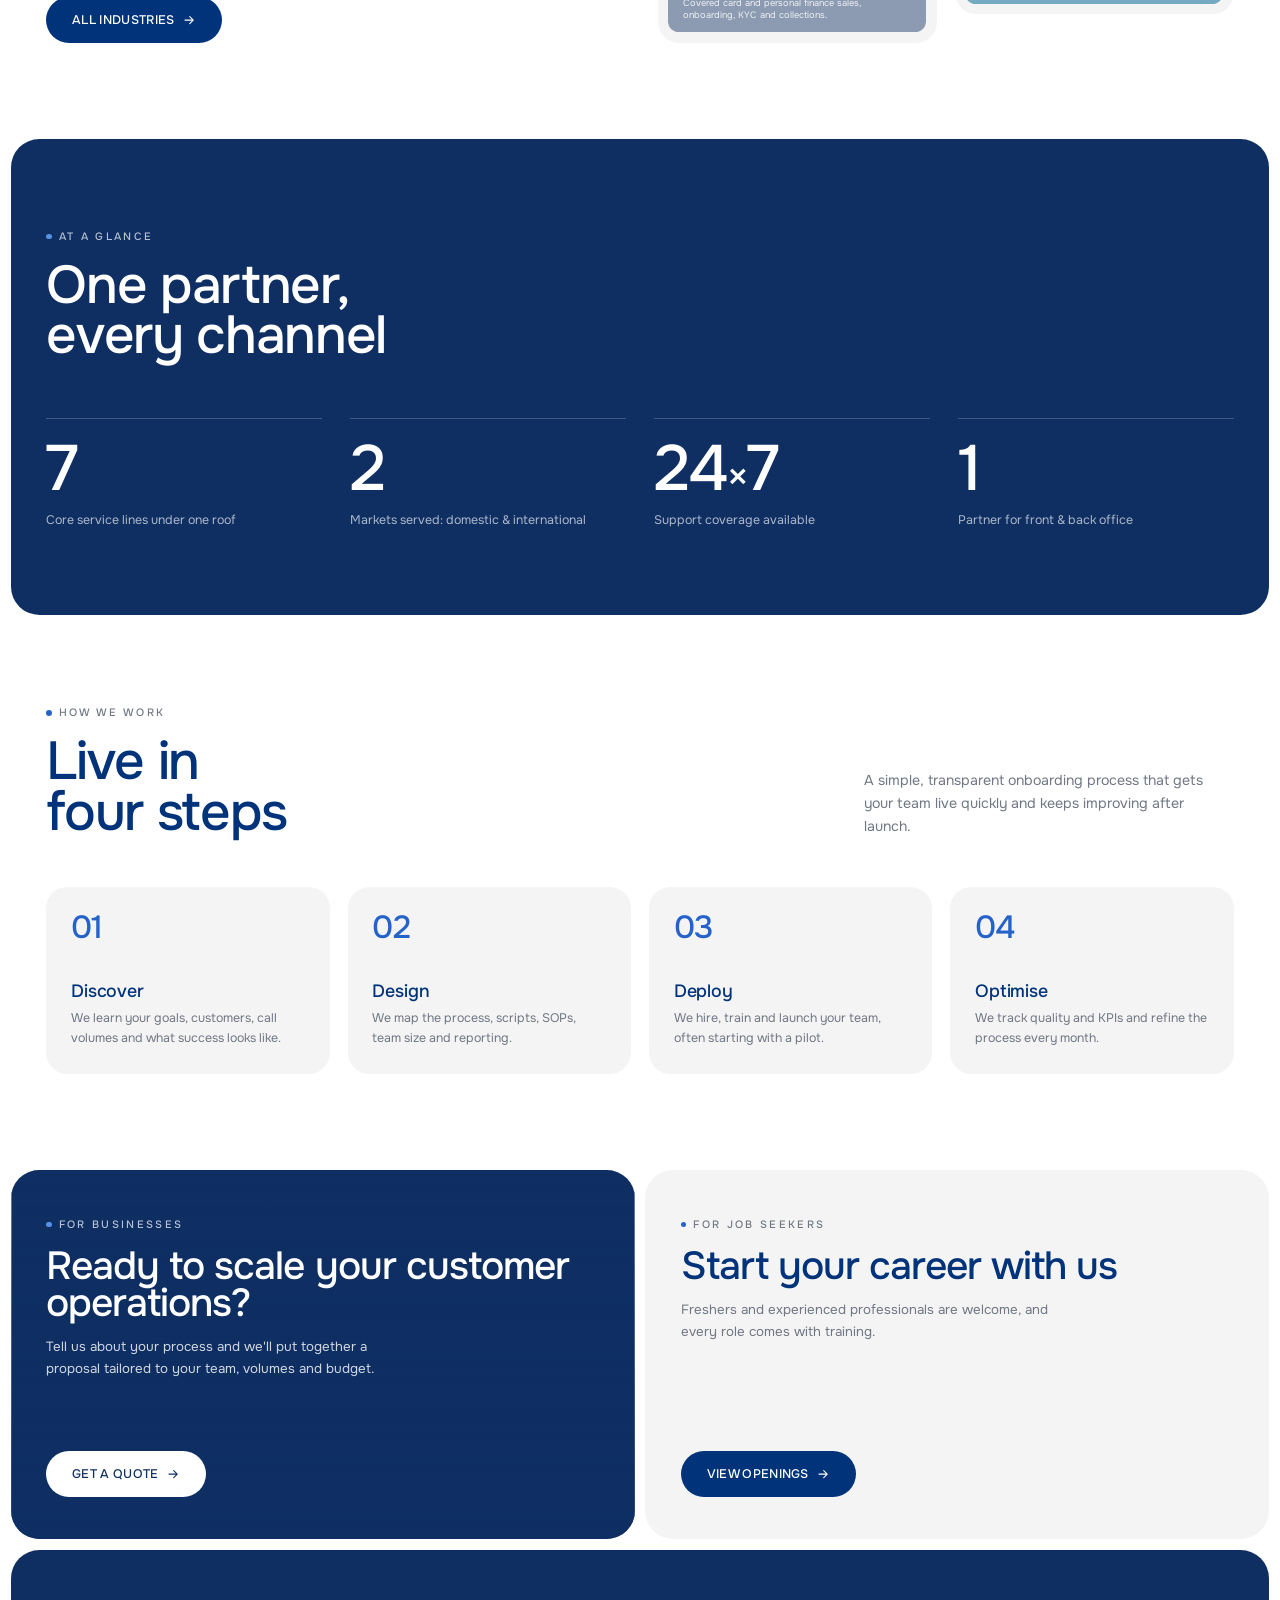
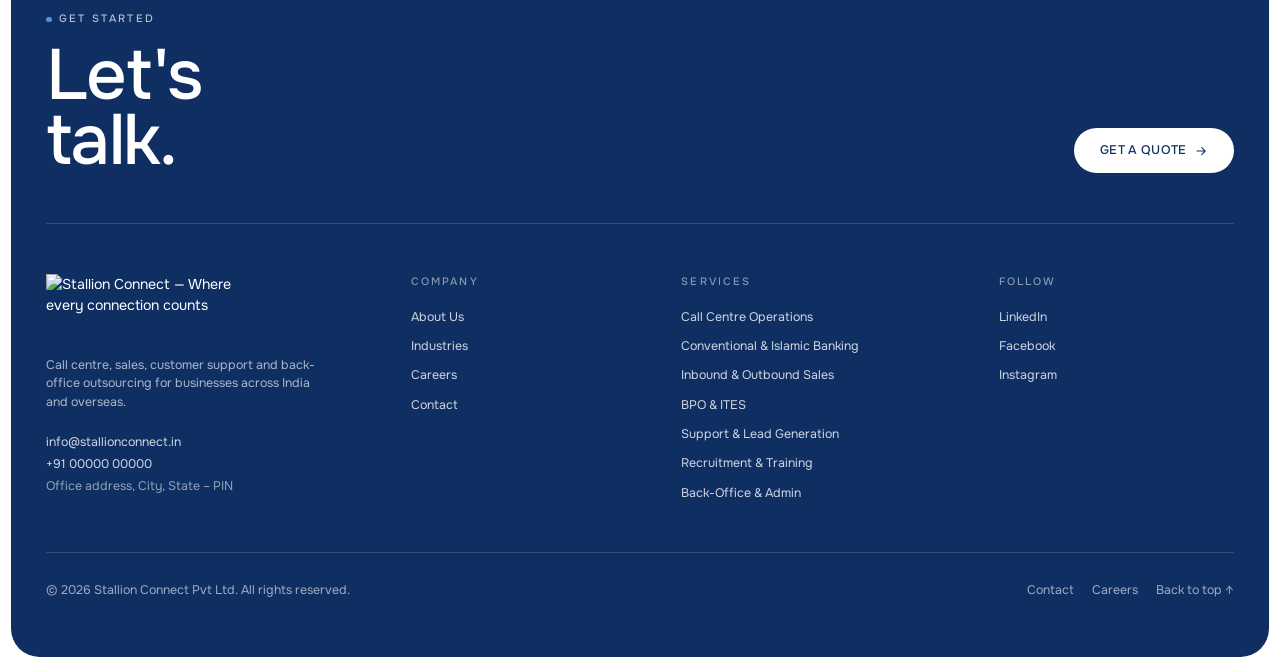
==== commit 1e18f822: "Make the pages lighter to scroll without changing the look - Lenis is removed, so scrolling is the b" ====
--- a/index.html
+++ b/index.html
@@ -21,7 +21,6 @@
   <link rel="stylesheet" href="https://fonts.googleapis.com/css2?family=Onest:wght@400;500&amp;display=swap">
   <link rel="stylesheet" href="assets/css/styles.css">
   <script>document.documentElement.classList.remove('no-js');</script>
-  <script type="importmap">{ "imports": { "lenis": "https://cdn.jsdelivr.net/npm/lenis@1.1.18/+esm" } }</script>
   <script type="module" src="assets/js/main.js"></script>
 </head>
 <body id="top">
@@ -369,7 +368,7 @@
 
   <div class="overlay modal" id="modal" inert>
     <div class="modal-back" id="modal-back"></div>
-    <div class="modal-panel" id="modal-panel" role="dialog" aria-modal="true" aria-labelledby="modal-title" data-lenis-prevent>
+    <div class="modal-panel" id="modal-panel" role="dialog" aria-modal="true" aria-labelledby="modal-title">
       <div class="modal-head">
         <div>
           <span class="eyebrow">Get a quote</span>
--- a/assets/css/styles.css
+++ b/assets/css/styles.css
@@ -26,7 +26,7 @@
 }
 
 /* Adaptive rem grid: the design is drawn at 1920px and scales with the viewport */
-html { font-size: 16px; -webkit-text-size-adjust: 100%; }
+html { font-size: 16px; -webkit-text-size-adjust: 100%; scroll-padding-top: 6rem; }
 @media (max-width: 1920px) { html { font-size: 0.833333vw; } }
 @media (max-width: 1440px) { html { font-size: 1.111111vw; } }
 @media (max-width: 1024px) { html { font-size: 1.5625vw; } }
@@ -34,9 +34,6 @@
 
 *, *::before, *::after { box-sizing: border-box; }
 * { margin: 0; }
-html.lenis, html.lenis body { height: auto; }
-.lenis.lenis-smooth { scroll-behavior: auto !important; }
-.lenis.lenis-smooth [data-lenis-prevent] { overscroll-behavior: contain; }
 html.locked { position: relative; overflow: hidden; height: 100%; }
 body {
   min-height: 100vh;
@@ -75,7 +72,6 @@
   transition-property: transform, opacity;
   transition-timing-function: var(--expo);
   transition-duration: 950ms;
-  will-change: transform;
 }
 .wd > span { display: inline-block; }
 .on .ln > span, .on .wd > span { transform: none; opacity: 1; }
@@ -320,7 +316,7 @@
 .court { flex: 1; min-width: 0; }
 .court:nth-child(2) { margin-bottom: 2rem; }
 .court-tile { position: relative; aspect-ratio: 3 / 4; border-radius: var(--radius-card); overflow: hidden; background: var(--surface); display: block; }
-.court-tile img { width: 100%; height: 100%; object-fit: cover; will-change: transform; }
+.court-tile img { width: 100%; height: 100%; object-fit: cover; }
 .court-tile .cap { padding: .75rem 1rem; }
 
 /* ---------- stats ---------- */
@@ -337,7 +333,7 @@
 @media (min-width: 768px) { .grid-2, .grid-3, .grid-4 { grid-template-columns: repeat(2, 1fr); } }
 @media (min-width: 1024px) { .grid-3 { grid-template-columns: repeat(3, 1fr); } .grid-4 { grid-template-columns: repeat(4, 1fr); } }
 .grid > li, .grid > div { display: flex; }
-.card { display: flex; flex-direction: column; width: 100%; height: 100%; border-radius: var(--radius-card); background: var(--surface); padding: 1.75rem; will-change: transform; }
+.card { display: flex; flex-direction: column; width: 100%; height: 100%; border-radius: var(--radius-card); background: var(--surface); padding: 1.75rem; }
 .sec-surface .card { background: var(--background); }
 .card h3 { font-size: 1.25rem; line-height: 1.25; letter-spacing: -.01em; margin-top: 1.5rem; }
 .card p { font-size: .875rem; line-height: 1.6; color: var(--ink-soft); margin-top: .5rem; }
